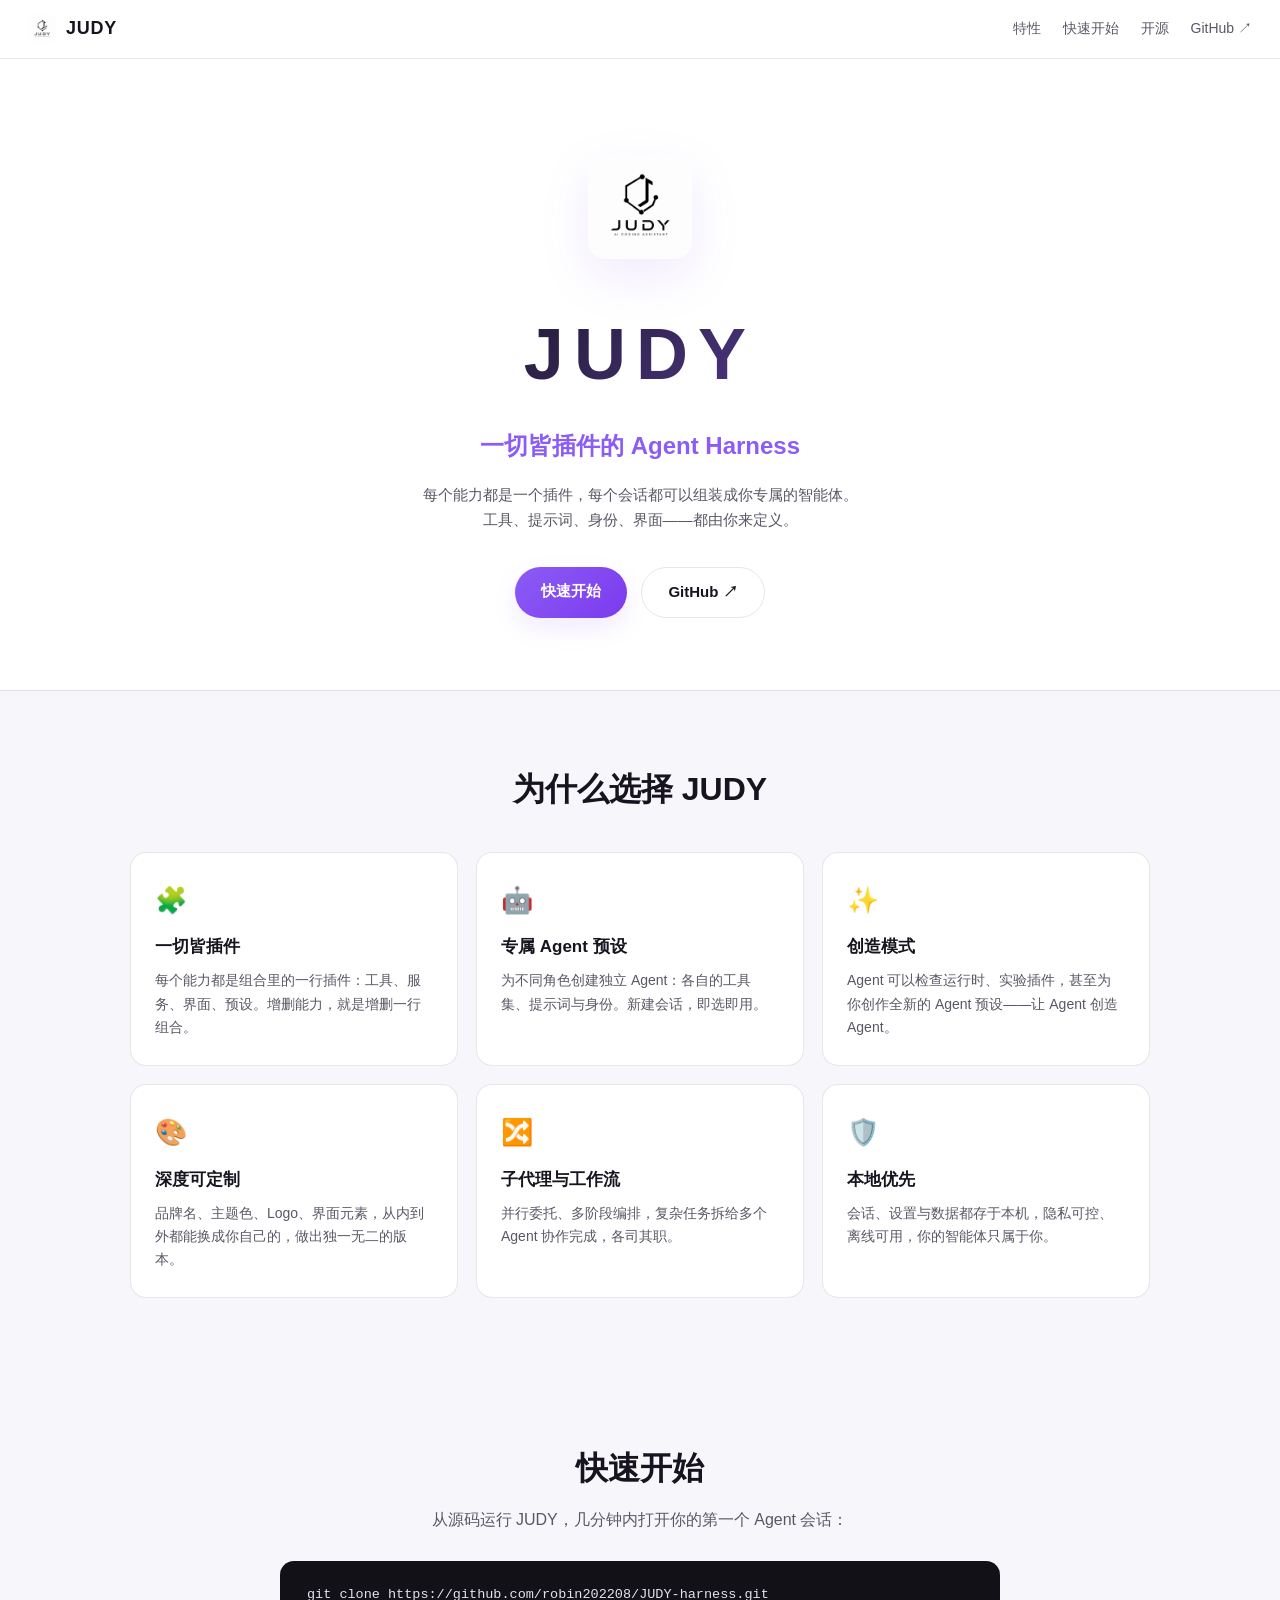
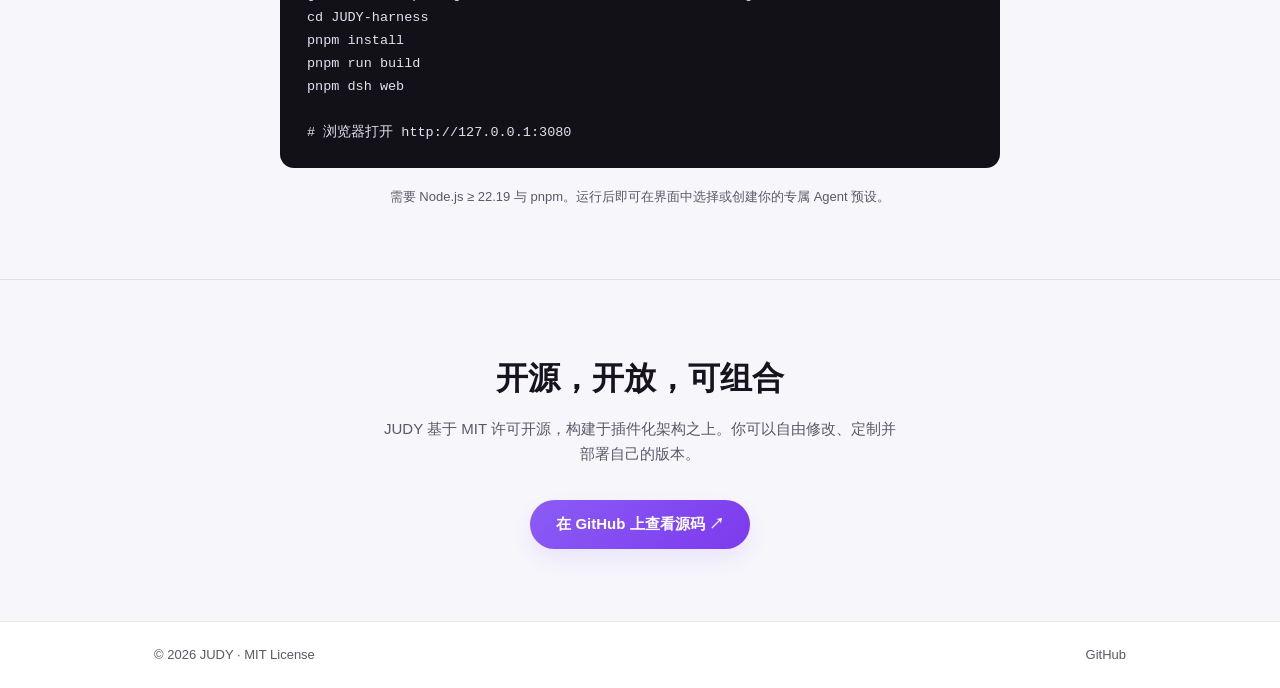
==== index.html @ 929907bf "init: JUDY official website landing page" ====
<!doctype html>
<html lang="zh-CN">
<head>
  <meta charset="utf-8" />
  <meta name="viewport" content="width=device-width, initial-scale=1" />
  <title>JUDY — 一切皆插件的 Agent Harness</title>
  <meta name="description" content="JUDY：基于插件架构的智能体平台。一切皆插件，每个会话都可以组装成你专属的 Agent。" />
  <link rel="icon" type="image/png" href="logo.png" />
  <link rel="stylesheet" href="style.css" />
</head>
<body>
  <header class="nav">
    <a class="brand" href="#top">
      <img src="logo.png" alt="JUDY logo" width="28" height="28" />
      <span>JUDY</span>
    </a>
    <nav class="links">
      <a href="#features">特性</a>
      <a href="#quickstart">快速开始</a>
      <a href="#open">开源</a>
      <a href="https://github.com/robin202208/JUDY-harness" target="_blank" rel="noopener">GitHub ↗</a>
    </nav>
  </header>

  <main id="top">
    <!-- Hero -->
    <section class="hero">
      <img class="hero-logo" src="logo.png" alt="JUDY" width="104" height="104" />
      <h1>JUDY</h1>
      <p class="tagline">一切皆插件的 Agent Harness</p>
      <p class="sub">
        每个能力都是一个插件，每个会话都可以组装成你专属的智能体。<br />
        工具、提示词、身份、界面——都由你来定义。
      </p>
      <div class="cta">
        <a class="btn primary" href="#quickstart">快速开始</a>
        <a class="btn ghost" href="https://github.com/robin202208/JUDY-harness" target="_blank" rel="noopener">GitHub ↗</a>
      </div>
    </section>

    <!-- Features -->
    <section id="features" class="features">
      <h2>为什么选择 JUDY</h2>
      <div class="grid">
        <article class="card">
          <div class="icon">🧩</div>
          <h3>一切皆插件</h3>
          <p>每个能力都是组合里的一行插件：工具、服务、界面、预设。增删能力，就是增删一行组合。</p>
        </article>
        <article class="card">
          <div class="icon">🤖</div>
          <h3>专属 Agent 预设</h3>
          <p>为不同角色创建独立 Agent：各自的工具集、提示词与身份。新建会话，即选即用。</p>
        </article>
        <article class="card">
          <div class="icon">✨</div>
          <h3>创造模式</h3>
          <p>Agent 可以检查运行时、实验插件，甚至为你创作全新的 Agent 预设——让 Agent 创造 Agent。</p>
        </article>
        <article class="card">
          <div class="icon">🎨</div>
          <h3>深度可定制</h3>
          <p>品牌名、主题色、Logo、界面元素，从内到外都能换成你自己的，做出独一无二的版本。</p>
        </article>
        <article class="card">
          <div class="icon">🔀</div>
          <h3>子代理与工作流</h3>
          <p>并行委托、多阶段编排，复杂任务拆给多个 Agent 协作完成，各司其职。</p>
        </article>
        <article class="card">
          <div class="icon">🛡️</div>
          <h3>本地优先</h3>
          <p>会话、设置与数据都存于本机，隐私可控、离线可用，你的智能体只属于你。</p>
        </article>
      </div>
    </section>

    <!-- Quick start -->
    <section id="quickstart" class="quickstart">
      <h2>快速开始</h2>
      <p class="lead">从源码运行 JUDY，几分钟内打开你的第一个 Agent 会话：</p>
      <pre><code>git clone https://github.com/robin202208/JUDY-harness.git
cd JUDY-harness
pnpm install
pnpm run build
pnpm dsh web

# 浏览器打开 http://127.0.0.1:3080</code></pre>
      <p class="hint">需要 Node.js ≥ 22.19 与 pnpm。运行后即可在界面中选择或创建你的专属 Agent 预设。</p>
    </section>

    <!-- Open source -->
    <section id="open" class="open">
      <h2>开源，开放，可组合</h2>
      <p>
        JUDY 基于 MIT 许可开源，构建于插件化架构之上。你可以自由修改、定制并部署自己的版本。
      </p>
      <div class="cta">
        <a class="btn primary" href="https://github.com/robin202208/JUDY-harness" target="_blank" rel="noopener">在 GitHub 上查看源码 ↗</a>
      </div>
    </section>
  </main>

  <footer class="footer">
    <div class="inner">
      <span>© 2026 JUDY · MIT License</span>
      <a href="https://github.com/robin202208/JUDY-harness" target="_blank" rel="noopener">GitHub</a>
    </div>
  </footer>
</body>
</html>
---- style.css ----
/* JUDY 官网 — violet 主题 */

:root {
  --accent: #8b5cf6;
  --accent-strong: #7c3aed;
  --accent-soft: rgba(139, 92, 246, 0.12);
  --bg: #ffffff;
  --bg-alt: #f7f7fb;
  --text: #17141f;
  --text-dim: #5b5766;
  --border: rgba(23, 20, 31, 0.1);
  --card-bg: #ffffff;
  --shadow: 0 10px 30px rgba(23, 20, 31, 0.08);
  --code-bg: #131118;
  --code-text: #e4e0f0;
}

@media (prefers-color-scheme: dark) {
  :root {
    --bg: #0c0b12;
    --bg-alt: #12101a;
    --text: #eeeaf8;
    --text-dim: #9a94ac;
    --border: rgba(238, 234, 248, 0.12);
    --card-bg: #14121d;
    --shadow: 0 10px 30px rgba(0, 0, 0, 0.4);
  }
}

* { box-sizing: border-box; margin: 0; padding: 0; }

html { scroll-behavior: smooth; }

body {
  font-family: -apple-system, BlinkMacSystemFont, "Segoe UI", "PingFang SC",
    "Hiragino Sans GB", "Microsoft YaHei", sans-serif;
  background: var(--bg);
  color: var(--text);
  line-height: 1.65;
  -webkit-font-smoothing: antialiased;
}

a { color: inherit; text-decoration: none; }

/* ── 导航 ─────────────────────────────── */
.nav {
  position: sticky;
  top: 0;
  z-index: 10;
  display: flex;
  align-items: center;
  justify-content: space-between;
  padding: 14px 28px;
  background: color-mix(in srgb, var(--bg) 82%, transparent);
  backdrop-filter: blur(12px);
  border-bottom: 1px solid var(--border);
}
.brand {
  display: flex;
  align-items: center;
  gap: 10px;
  font-weight: 700;
  font-size: 18px;
  letter-spacing: 0.04em;
}
.brand img { border-radius: 6px; }
.links { display: flex; gap: 22px; }
.links a { color: var(--text-dim); font-size: 14px; transition: color 0.15s; }
.links a:hover { color: var(--accent); }

/* ── Hero ─────────────────────────────── */
.hero {
  position: relative;
  text-align: center;
  padding: 96px 24px 72px;
  overflow: hidden;
}
.hero::before {
  content: "";
  position: absolute;
  inset: -40% -20% auto;
  height: 560px;
  background:
    radial-gradient(ellipse 60% 55% at 50% 0%, var(--accent-soft), transparent 70%);
  pointer-events: none;
}
.hero-logo {
  border-radius: 18px;
  box-shadow: 0 18px 50px var(--accent-soft);
}
.hero h1 {
  margin-top: 28px;
  font-size: clamp(44px, 8vw, 72px);
  letter-spacing: 0.14em;
  font-weight: 800;
  background: linear-gradient(135deg, var(--text) 30%, var(--accent) 100%);
  -webkit-background-clip: text;
  background-clip: text;
  color: transparent;
}
.tagline {
  margin-top: 12px;
  font-size: clamp(18px, 3vw, 24px);
  font-weight: 600;
  color: var(--accent);
}
.sub {
  margin: 18px auto 0;
  max-width: 560px;
  color: var(--text-dim);
  font-size: 15px;
}
.cta {
  margin-top: 34px;
  display: flex;
  gap: 14px;
  justify-content: center;
  flex-wrap: wrap;
}

.btn {
  display: inline-block;
  padding: 12px 26px;
  border-radius: 999px;
  font-size: 15px;
  font-weight: 600;
  transition: transform 0.15s, box-shadow 0.15s, background 0.15s;
}
.btn:hover { transform: translateY(-2px); }
.btn.primary {
  background: linear-gradient(135deg, var(--accent), var(--accent-strong));
  color: #fff;
  box-shadow: 0 10px 24px var(--accent-soft);
}
.btn.primary:hover { box-shadow: 0 14px 30px var(--accent-soft); }
.btn.ghost {
  border: 1px solid var(--border);
  color: var(--text);
}
.btn.ghost:hover { border-color: var(--accent); color: var(--accent); }

/* ── 分区通用 ─────────────────────────── */
section { padding: 72px 24px; }
section h2 {
  text-align: center;
  font-size: clamp(24px, 4vw, 32px);
  margin-bottom: 12px;
}
.features, .quickstart, .open { background: var(--bg-alt); }
.features { border-top: 1px solid var(--border); }

/* ── 特性卡片 ─────────────────────────── */
.grid {
  max-width: 1020px;
  margin: 36px auto 0;
  display: grid;
  grid-template-columns: repeat(auto-fit, minmax(280px, 1fr));
  gap: 18px;
}
.card {
  background: var(--card-bg);
  border: 1px solid var(--border);
  border-radius: 16px;
  padding: 26px 24px;
  transition: transform 0.15s, box-shadow 0.15s, border-color 0.15s;
}
.card:hover {
  transform: translateY(-4px);
  box-shadow: var(--shadow);
  border-color: var(--accent);
}
.card .icon { font-size: 26px; }
.card h3 { margin: 12px 0 8px; font-size: 17px; }
.card p { color: var(--text-dim); font-size: 14px; }

/* ── 快速开始 ─────────────────────────── */
.quickstart .lead { text-align: center; color: var(--text-dim); margin-top: 8px; }
.quickstart pre {
  max-width: 720px;
  margin: 28px auto 0;
  background: var(--code-bg);
  color: var(--code-text);
  border-radius: 14px;
  padding: 22px 26px;
  overflow-x: auto;
  font-size: 13.5px;
  line-height: 1.7;
  border: 1px solid var(--border);
}
.quickstart code { font-family: "SF Mono", "JetBrains Mono", Menlo, Consolas, monospace; }
.hint { text-align: center; color: var(--text-dim); font-size: 13px; margin-top: 18px; }

/* ── 开源 ─────────────────────────────── */
.open { text-align: center; border-top: 1px solid var(--border); }
.open p { max-width: 520px; margin: 8px auto 0; color: var(--text-dim); font-size: 15px; }

/* ── 页脚 ─────────────────────────────── */
.footer { border-top: 1px solid var(--border); }
.footer .inner {
  max-width: 1020px;
  margin: 0 auto;
  padding: 22px 24px;
  display: flex;
  justify-content: space-between;
  gap: 12px;
  flex-wrap: wrap;
  color: var(--text-dim);
  font-size: 13px;
}
.footer a:hover { color: var(--accent); }

/* ── 响应式 ───────────────────────────── */
@media (max-width: 560px) {
  .nav { padding: 12px 16px; }
  .links { gap: 14px; }
  .links a { font-size: 13px; }
  .hero { padding: 64px 16px 56px; }
  section { padding: 56px 16px; }
}
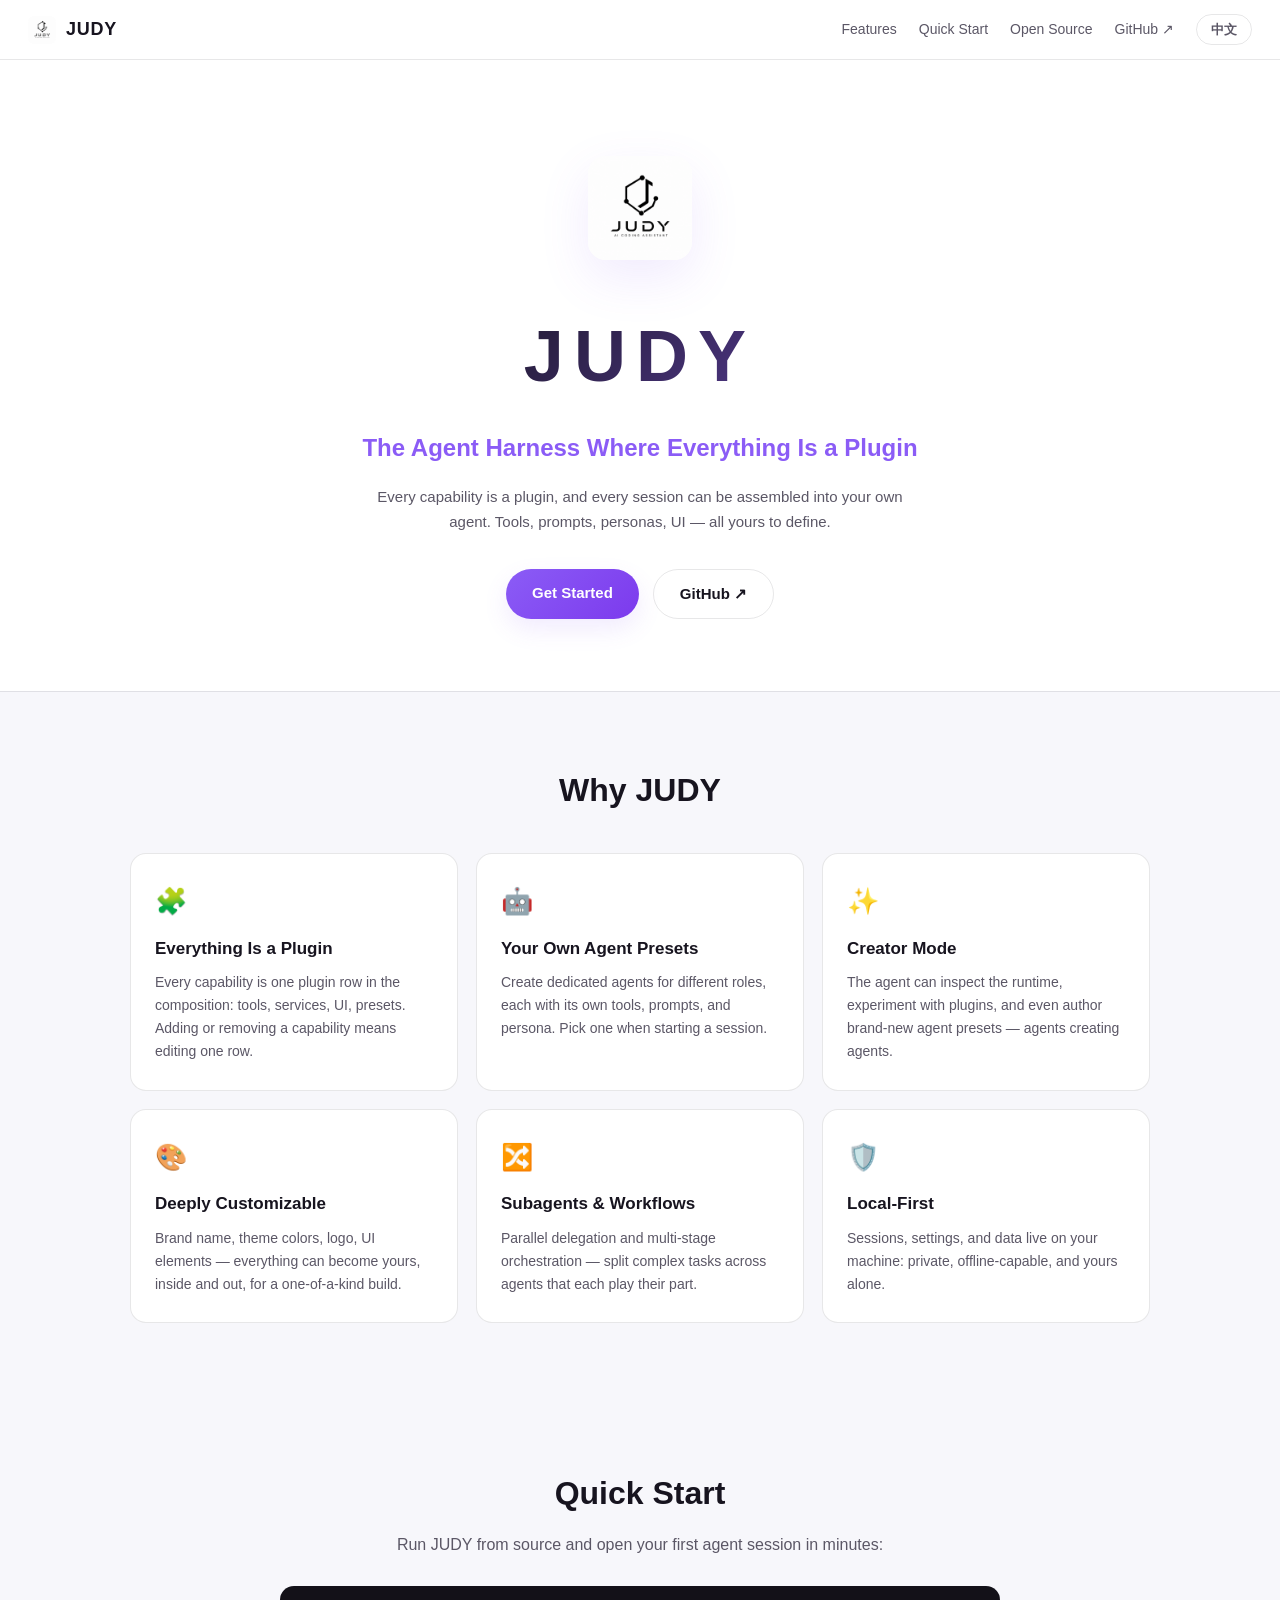
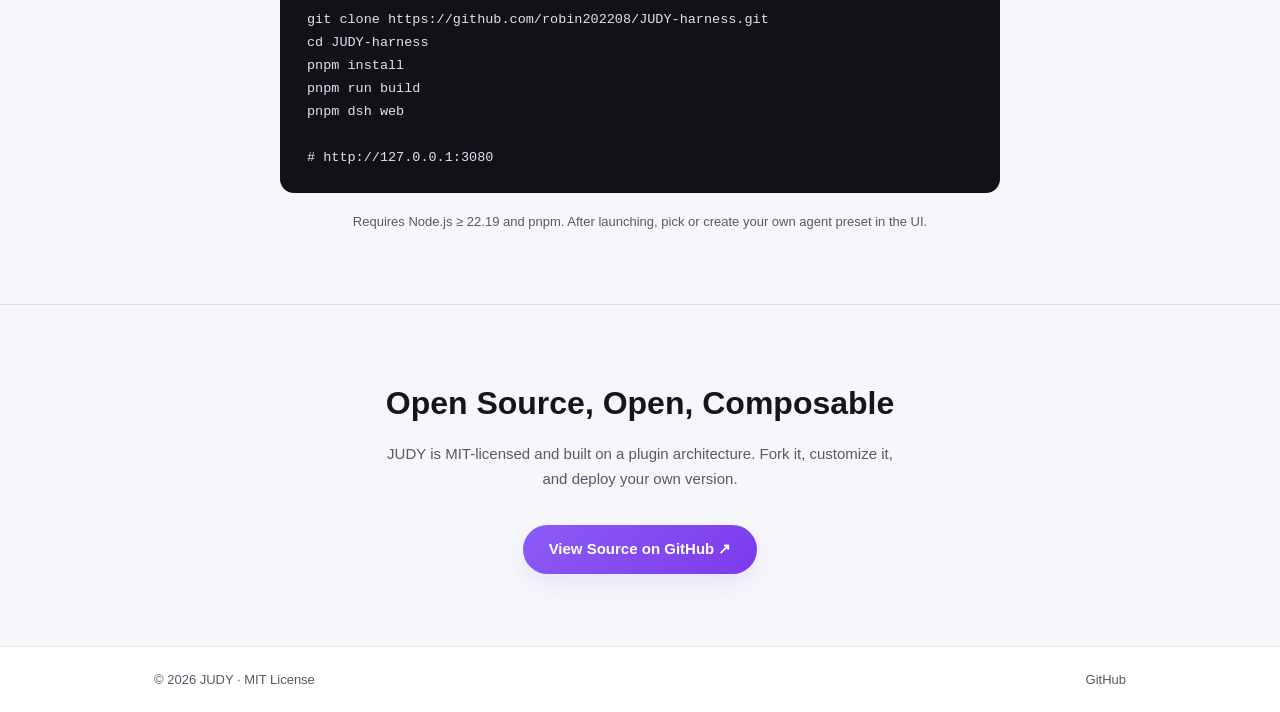
==== commit 78f0914d: "feat: bilingual (zh/en) with language switcher" ====
--- a/index.html
+++ b/index.html
@@ -3,8 +3,8 @@
 <head>
   <meta charset="utf-8" />
   <meta name="viewport" content="width=device-width, initial-scale=1" />
-  <title>JUDY — 一切皆插件的 Agent Harness</title>
-  <meta name="description" content="JUDY：基于插件架构的智能体平台。一切皆插件，每个会话都可以组装成你专属的 Agent。" />
+  <title id="pageTitle">JUDY — 一切皆插件的 Agent Harness</title>
+  <meta name="description" id="pageDesc" content="JUDY：基于插件架构的智能体平台。一切皆插件，每个会话都可以组装成你专属的 Agent。" />
   <link rel="icon" type="image/png" href="logo.png" />
   <link rel="stylesheet" href="style.css" />
 </head>
@@ -15,10 +15,11 @@
       <span>JUDY</span>
     </a>
     <nav class="links">
-      <a href="#features">特性</a>
-      <a href="#quickstart">快速开始</a>
-      <a href="#open">开源</a>
+      <a href="#features" data-i18n="nav.features">特性</a>
+      <a href="#quickstart" data-i18n="nav.quickstart">快速开始</a>
+      <a href="#open" data-i18n="nav.open">开源</a>
       <a href="https://github.com/robin202208/JUDY-harness" target="_blank" rel="noopener">GitHub ↗</a>
+      <button class="lang-switch" id="langSwitch" type="button">EN</button>
     </nav>
   </header>
 
@@ -27,76 +28,76 @@
     <section class="hero">
       <img class="hero-logo" src="logo.png" alt="JUDY" width="104" height="104" />
       <h1>JUDY</h1>
-      <p class="tagline">一切皆插件的 Agent Harness</p>
-      <p class="sub">
+      <p class="tagline" data-i18n="hero.tagline">一切皆插件的 Agent Harness</p>
+      <p class="sub" data-i18n="hero.sub">
         每个能力都是一个插件，每个会话都可以组装成你专属的智能体。<br />
         工具、提示词、身份、界面——都由你来定义。
       </p>
       <div class="cta">
-        <a class="btn primary" href="#quickstart">快速开始</a>
-        <a class="btn ghost" href="https://github.com/robin202208/JUDY-harness" target="_blank" rel="noopener">GitHub ↗</a>
+        <a class="btn primary" href="#quickstart" data-i18n="hero.cta1">快速开始</a>
+        <a class="btn ghost" href="https://github.com/robin202208/JUDY-harness" target="_blank" rel="noopener" data-i18n="hero.cta2">GitHub ↗</a>
       </div>
     </section>
 
     <!-- Features -->
     <section id="features" class="features">
-      <h2>为什么选择 JUDY</h2>
+      <h2 data-i18n="feat.heading">为什么选择 JUDY</h2>
       <div class="grid">
         <article class="card">
           <div class="icon">🧩</div>
-          <h3>一切皆插件</h3>
-          <p>每个能力都是组合里的一行插件：工具、服务、界面、预设。增删能力，就是增删一行组合。</p>
+          <h3 data-i18n="feat.1.title">一切皆插件</h3>
+          <p data-i18n="feat.1.desc">每个能力都是组合里的一行插件：工具、服务、界面、预设。增删能力，就是增删一行组合。</p>
         </article>
         <article class="card">
           <div class="icon">🤖</div>
-          <h3>专属 Agent 预设</h3>
-          <p>为不同角色创建独立 Agent：各自的工具集、提示词与身份。新建会话，即选即用。</p>
+          <h3 data-i18n="feat.2.title">专属 Agent 预设</h3>
+          <p data-i18n="feat.2.desc">为不同角色创建独立 Agent：各自的工具集、提示词与身份。新建会话，即选即用。</p>
         </article>
         <article class="card">
           <div class="icon">✨</div>
-          <h3>创造模式</h3>
-          <p>Agent 可以检查运行时、实验插件，甚至为你创作全新的 Agent 预设——让 Agent 创造 Agent。</p>
+          <h3 data-i18n="feat.3.title">创造模式</h3>
+          <p data-i18n="feat.3.desc">Agent 可以检查运行时、实验插件，甚至为你创作全新的 Agent 预设——让 Agent 创造 Agent。</p>
         </article>
         <article class="card">
           <div class="icon">🎨</div>
-          <h3>深度可定制</h3>
-          <p>品牌名、主题色、Logo、界面元素，从内到外都能换成你自己的，做出独一无二的版本。</p>
+          <h3 data-i18n="feat.4.title">深度可定制</h3>
+          <p data-i18n="feat.4.desc">品牌名、主题色、Logo、界面元素，从内到外都能换成你自己的，做出独一无二的版本。</p>
         </article>
         <article class="card">
           <div class="icon">🔀</div>
-          <h3>子代理与工作流</h3>
-          <p>并行委托、多阶段编排，复杂任务拆给多个 Agent 协作完成，各司其职。</p>
+          <h3 data-i18n="feat.5.title">子代理与工作流</h3>
+          <p data-i18n="feat.5.desc">并行委托、多阶段编排，复杂任务拆给多个 Agent 协作完成，各司其职。</p>
         </article>
         <article class="card">
           <div class="icon">🛡️</div>
-          <h3>本地优先</h3>
-          <p>会话、设置与数据都存于本机，隐私可控、离线可用，你的智能体只属于你。</p>
+          <h3 data-i18n="feat.6.title">本地优先</h3>
+          <p data-i18n="feat.6.desc">会话、设置与数据都存于本机，隐私可控、离线可用，你的智能体只属于你。</p>
         </article>
       </div>
     </section>
 
     <!-- Quick start -->
     <section id="quickstart" class="quickstart">
-      <h2>快速开始</h2>
-      <p class="lead">从源码运行 JUDY，几分钟内打开你的第一个 Agent 会话：</p>
+      <h2 data-i18n="quick.heading">快速开始</h2>
+      <p class="lead" data-i18n="quick.lead">从源码运行 JUDY，几分钟内打开你的第一个 Agent 会话：</p>
       <pre><code>git clone https://github.com/robin202208/JUDY-harness.git
 cd JUDY-harness
 pnpm install
 pnpm run build
 pnpm dsh web
 
-# 浏览器打开 http://127.0.0.1:3080</code></pre>
-      <p class="hint">需要 Node.js ≥ 22.19 与 pnpm。运行后即可在界面中选择或创建你的专属 Agent 预设。</p>
+# http://127.0.0.1:3080</code></pre>
+      <p class="hint" data-i18n="quick.hint">需要 Node.js ≥ 22.19 与 pnpm。运行后即可在界面中选择或创建你的专属 Agent 预设。</p>
     </section>
 
     <!-- Open source -->
     <section id="open" class="open">
-      <h2>开源，开放，可组合</h2>
-      <p>
+      <h2 data-i18n="open.heading">开源，开放，可组合</h2>
+      <p data-i18n="open.text">
         JUDY 基于 MIT 许可开源，构建于插件化架构之上。你可以自由修改、定制并部署自己的版本。
       </p>
       <div class="cta">
-        <a class="btn primary" href="https://github.com/robin202208/JUDY-harness" target="_blank" rel="noopener">在 GitHub 上查看源码 ↗</a>
+        <a class="btn primary" href="https://github.com/robin202208/JUDY-harness" target="_blank" rel="noopener" data-i18n="open.cta">在 GitHub 上查看源码 ↗</a>
       </div>
     </section>
   </main>
@@ -107,5 +108,99 @@
       <a href="https://github.com/robin202208/JUDY-harness" target="_blank" rel="noopener">GitHub</a>
     </div>
   </footer>
+
+  <script>
+    const I18N = {
+      zh: {
+        title: 'JUDY — 一切皆插件的 Agent Harness',
+        desc: 'JUDY：基于插件架构的智能体平台。一切皆插件，每个会话都可以组装成你专属的 Agent。',
+        lang: 'zh-CN',
+        switchLabel: 'EN',
+        'nav.features': '特性',
+        'nav.quickstart': '快速开始',
+        'nav.open': '开源',
+        'hero.tagline': '一切皆插件的 Agent Harness',
+        'hero.sub': '每个能力都是一个插件，每个会话都可以组装成你专属的智能体。\n工具、提示词、身份、界面——都由你来定义。',
+        'hero.cta1': '快速开始',
+        'hero.cta2': 'GitHub ↗',
+        'feat.heading': '为什么选择 JUDY',
+        'feat.1.title': '一切皆插件',
+        'feat.1.desc': '每个能力都是组合里的一行插件：工具、服务、界面、预设。增删能力，就是增删一行组合。',
+        'feat.2.title': '专属 Agent 预设',
+        'feat.2.desc': '为不同角色创建独立 Agent：各自的工具集、提示词与身份。新建会话，即选即用。',
+        'feat.3.title': '创造模式',
+        'feat.3.desc': 'Agent 可以检查运行时、实验插件，甚至为你创作全新的 Agent 预设——让 Agent 创造 Agent。',
+        'feat.4.title': '深度可定制',
+        'feat.4.desc': '品牌名、主题色、Logo、界面元素，从内到外都能换成你自己的，做出独一无二的版本。',
+        'feat.5.title': '子代理与工作流',
+        'feat.5.desc': '并行委托、多阶段编排，复杂任务拆给多个 Agent 协作完成，各司其职。',
+        'feat.6.title': '本地优先',
+        'feat.6.desc': '会话、设置与数据都存于本机，隐私可控、离线可用，你的智能体只属于你。',
+        'quick.heading': '快速开始',
+        'quick.lead': '从源码运行 JUDY，几分钟内打开你的第一个 Agent 会话：',
+        'quick.hint': '需要 Node.js ≥ 22.19 与 pnpm。运行后即可在界面中选择或创建你的专属 Agent 预设。',
+        'open.heading': '开源，开放，可组合',
+        'open.text': 'JUDY 基于 MIT 许可开源，构建于插件化架构之上。你可以自由修改、定制并部署自己的版本。',
+        'open.cta': '在 GitHub 上查看源码 ↗',
+      },
+      en: {
+        title: 'JUDY — The Agent Harness Where Everything Is a Plugin',
+        desc: 'JUDY: a plugin-based agent harness. Everything is a plugin — assemble your own agent for every session.',
+        lang: 'en',
+        switchLabel: '中文',
+        'nav.features': 'Features',
+        'nav.quickstart': 'Quick Start',
+        'nav.open': 'Open Source',
+        'hero.tagline': 'The Agent Harness Where Everything Is a Plugin',
+        'hero.sub': 'Every capability is a plugin, and every session can be assembled into\nyour own agent. Tools, prompts, personas, UI — all yours to define.',
+        'hero.cta1': 'Get Started',
+        'hero.cta2': 'GitHub ↗',
+        'feat.heading': 'Why JUDY',
+        'feat.1.title': 'Everything Is a Plugin',
+        'feat.1.desc': 'Every capability is one plugin row in the composition: tools, services, UI, presets. Adding or removing a capability means editing one row.',
+        'feat.2.title': 'Your Own Agent Presets',
+        'feat.2.desc': 'Create dedicated agents for different roles, each with its own tools, prompts, and persona. Pick one when starting a session.',
+        'feat.3.title': 'Creator Mode',
+        'feat.3.desc': 'The agent can inspect the runtime, experiment with plugins, and even author brand-new agent presets — agents creating agents.',
+        'feat.4.title': 'Deeply Customizable',
+        'feat.4.desc': 'Brand name, theme colors, logo, UI elements — everything can become yours, inside and out, for a one-of-a-kind build.',
+        'feat.5.title': 'Subagents & Workflows',
+        'feat.5.desc': 'Parallel delegation and multi-stage orchestration — split complex tasks across agents that each play their part.',
+        'feat.6.title': 'Local-First',
+        'feat.6.desc': 'Sessions, settings, and data live on your machine: private, offline-capable, and yours alone.',
+        'quick.heading': 'Quick Start',
+        'quick.lead': 'Run JUDY from source and open your first agent session in minutes:',
+        'quick.hint': 'Requires Node.js ≥ 22.19 and pnpm. After launching, pick or create your own agent preset in the UI.',
+        'open.heading': 'Open Source, Open, Composable',
+        'open.text': 'JUDY is MIT-licensed and built on a plugin architecture. Fork it, customize it, and deploy your own version.',
+        'open.cta': 'View Source on GitHub ↗',
+      },
+    }
+
+    const STORAGE_KEY = 'judy-lang'
+    const elements = [...document.querySelectorAll('[data-i18n]')]
+
+    function applyLang(lang) {
+      const dict = I18N[lang] || I18N.zh
+      document.documentElement.lang = dict.lang
+      document.getElementById('pageTitle').textContent = dict.title
+      document.getElementById('pageDesc').setAttribute('content', dict.desc)
+      for (const el of elements) {
+        el.textContent = dict[el.dataset.i18n] ?? el.textContent
+      }
+      document.getElementById('langSwitch').textContent = dict.switchLabel
+      localStorage.setItem(STORAGE_KEY, lang)
+    }
+
+    const initial = localStorage.getItem(STORAGE_KEY)
+      || (navigator.language && navigator.language.toLowerCase().startsWith('zh') ? 'zh' : 'en')
+
+    document.getElementById('langSwitch').addEventListener('click', () => {
+      const next = document.documentElement.lang === 'en' ? 'zh' : 'en'
+      applyLang(next)
+    })
+
+    applyLang(initial)
+  </script>
 </body>
 </html>
--- a/style.css
+++ b/style.css
@@ -64,9 +64,24 @@
   letter-spacing: 0.04em;
 }
 .brand img { border-radius: 6px; }
-.links { display: flex; gap: 22px; }
+.links { display: flex; gap: 22px; align-items: center; }
 .links a { color: var(--text-dim); font-size: 14px; transition: color 0.15s; }
 .links a:hover { color: var(--accent); }
+
+.lang-switch {
+  appearance: none;
+  border: 1px solid var(--border);
+  background: transparent;
+  color: var(--text-dim);
+  font: inherit;
+  font-size: 13px;
+  font-weight: 600;
+  padding: 4px 14px;
+  border-radius: 999px;
+  cursor: pointer;
+  transition: color 0.15s, border-color 0.15s;
+}
+.lang-switch:hover { color: var(--accent); border-color: var(--accent); }
 
 /* ── Hero ─────────────────────────────── */
 .hero {
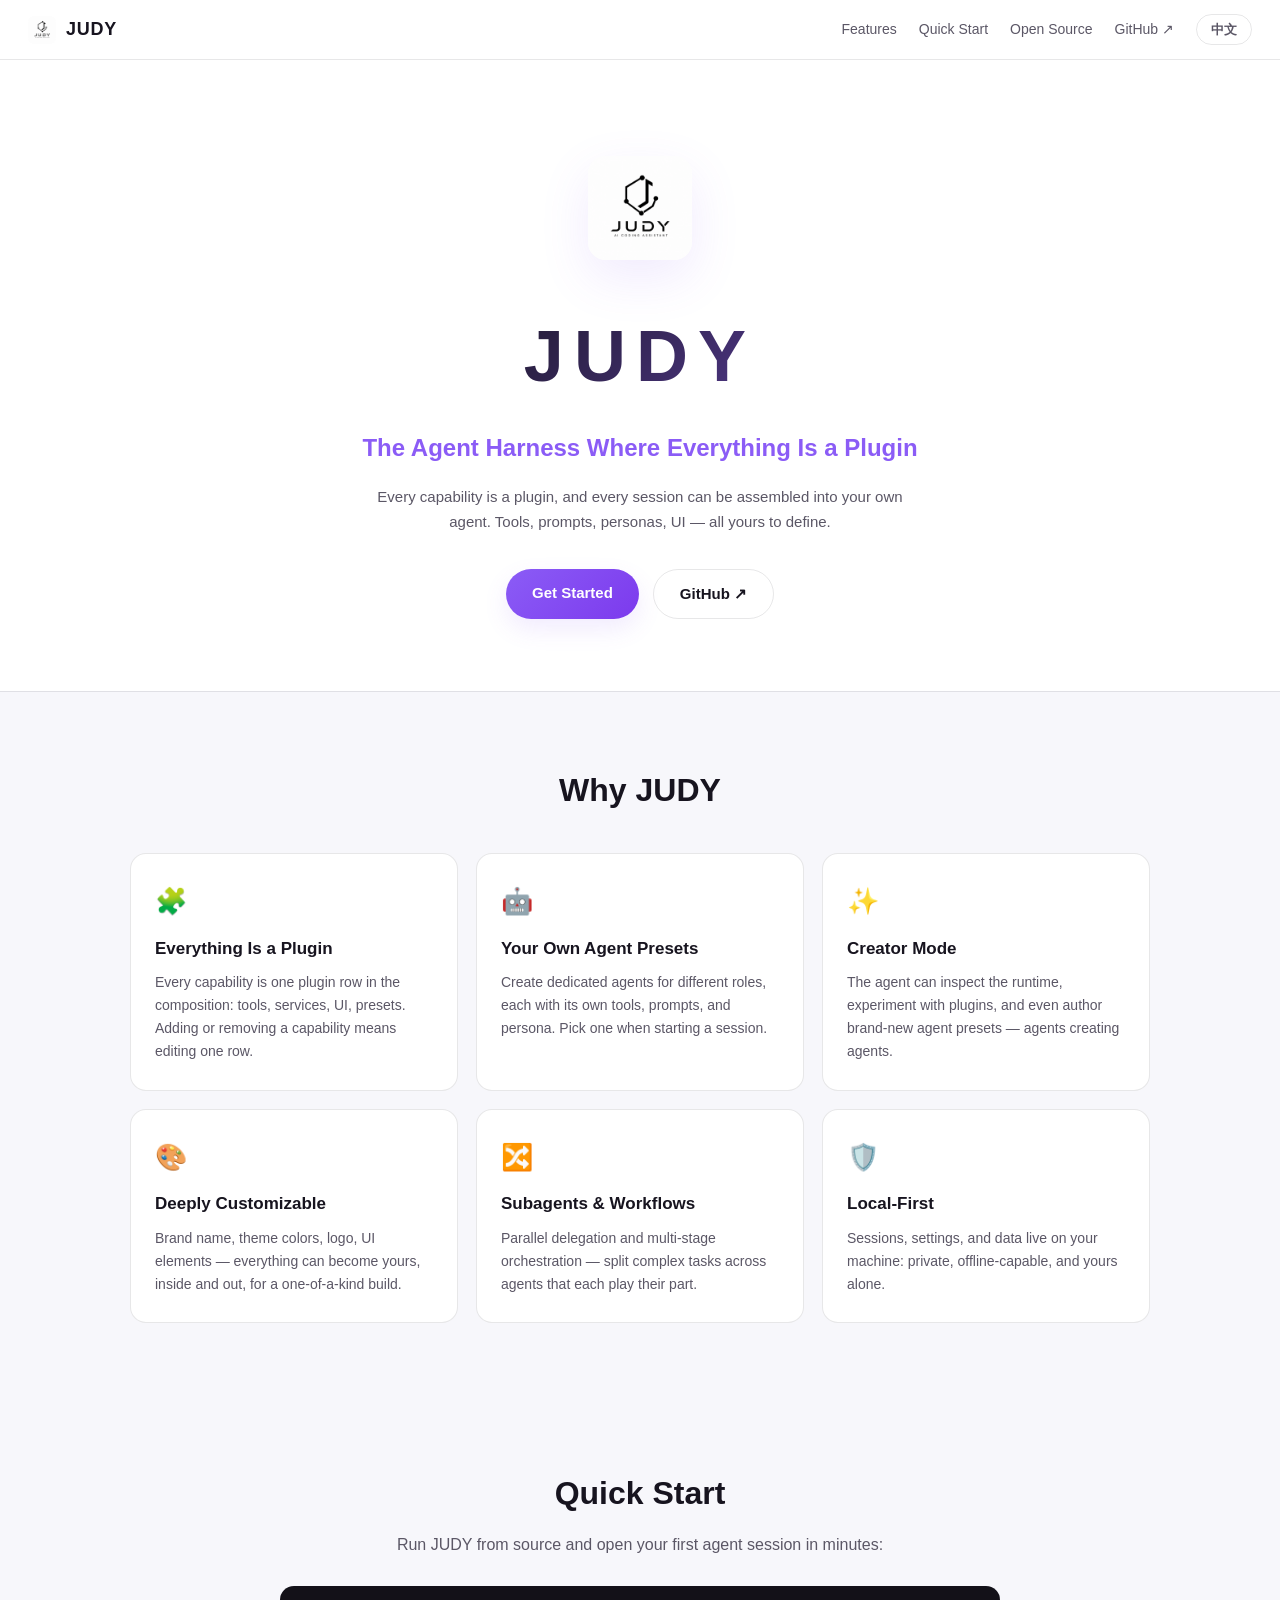
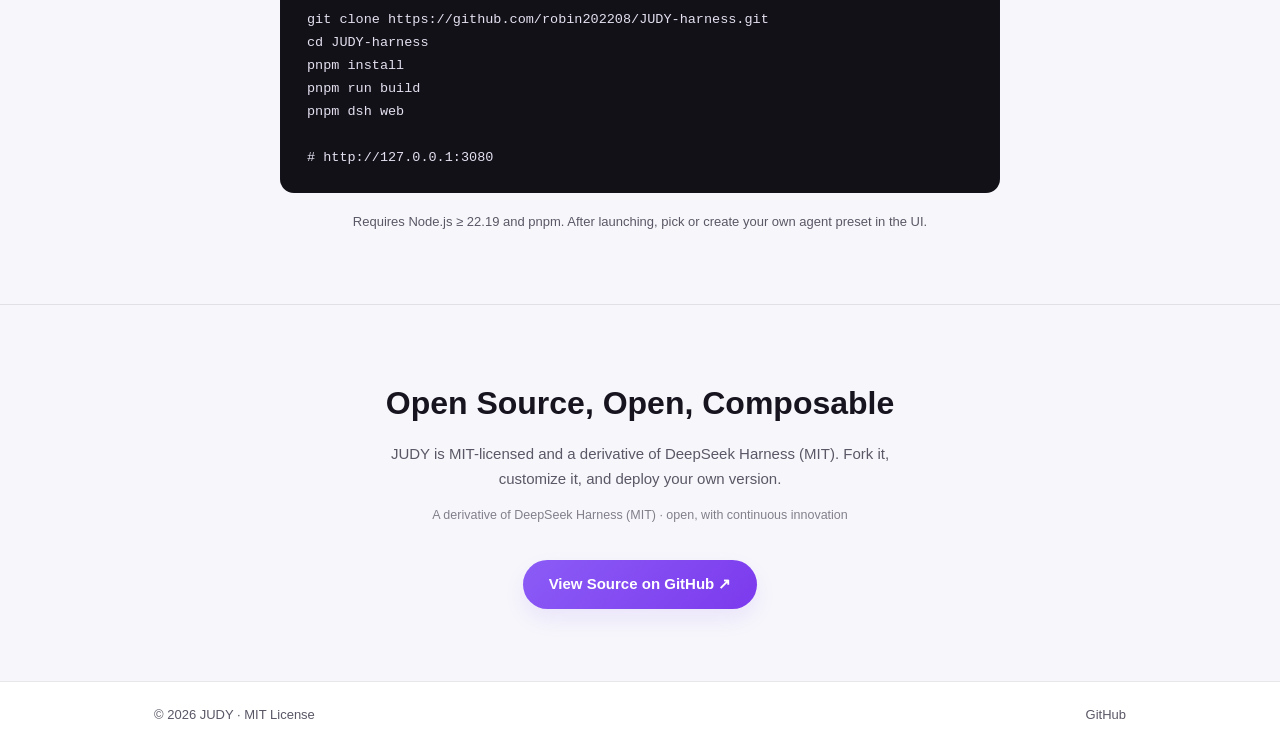
==== commit b8d63327: "chore: add DeepSeek Harness (MIT) attribution to open-source section" ====
--- a/index.html
+++ b/index.html
@@ -94,8 +94,9 @@
     <section id="open" class="open">
       <h2 data-i18n="open.heading">开源，开放，可组合</h2>
       <p data-i18n="open.text">
-        JUDY 基于 MIT 许可开源，构建于插件化架构之上。你可以自由修改、定制并部署自己的版本。
+        JUDY 基于 MIT 许可开源，是 DeepSeek Harness（MIT）的二次开发分支。你可以自由修改、定制并部署自己的版本。
       </p>
+      <p class="attribution" data-i18n="open.attribution">基于 DeepSeek Harness（MIT 协议）二次开发 · 保持开源，持续创新</p>
       <div class="cta">
         <a class="btn primary" href="https://github.com/robin202208/JUDY-harness" target="_blank" rel="noopener" data-i18n="open.cta">在 GitHub 上查看源码 ↗</a>
       </div>
@@ -140,7 +141,8 @@
         'quick.lead': '从源码运行 JUDY，几分钟内打开你的第一个 Agent 会话：',
         'quick.hint': '需要 Node.js ≥ 22.19 与 pnpm。运行后即可在界面中选择或创建你的专属 Agent 预设。',
         'open.heading': '开源，开放，可组合',
-        'open.text': 'JUDY 基于 MIT 许可开源，构建于插件化架构之上。你可以自由修改、定制并部署自己的版本。',
+        'open.text': 'JUDY 基于 MIT 许可开源，是 DeepSeek Harness（MIT）的二次开发分支。你可以自由修改、定制并部署自己的版本。',
+        'open.attribution': '基于 DeepSeek Harness（MIT 协议）二次开发 · 保持开源，持续创新',
         'open.cta': '在 GitHub 上查看源码 ↗',
       },
       en: {
@@ -172,7 +174,8 @@
         'quick.lead': 'Run JUDY from source and open your first agent session in minutes:',
         'quick.hint': 'Requires Node.js ≥ 22.19 and pnpm. After launching, pick or create your own agent preset in the UI.',
         'open.heading': 'Open Source, Open, Composable',
-        'open.text': 'JUDY is MIT-licensed and built on a plugin architecture. Fork it, customize it, and deploy your own version.',
+        'open.text': 'JUDY is MIT-licensed and a derivative of DeepSeek Harness (MIT). Fork it, customize it, and deploy your own version.',
+        'open.attribution': 'A derivative of DeepSeek Harness (MIT) · open, with continuous innovation',
         'open.cta': 'View Source on GitHub ↗',
       },
     }
--- a/style.css
+++ b/style.css
@@ -208,6 +208,7 @@
 /* ── 开源 ─────────────────────────────── */
 .open { text-align: center; border-top: 1px solid var(--border); }
 .open p { max-width: 520px; margin: 8px auto 0; color: var(--text-dim); font-size: 15px; }
+.open .attribution { font-size: 12.5px; opacity: 0.75; margin-top: 14px; }
 
 /* ── 页脚 ─────────────────────────────── */
 .footer { border-top: 1px solid var(--border); }
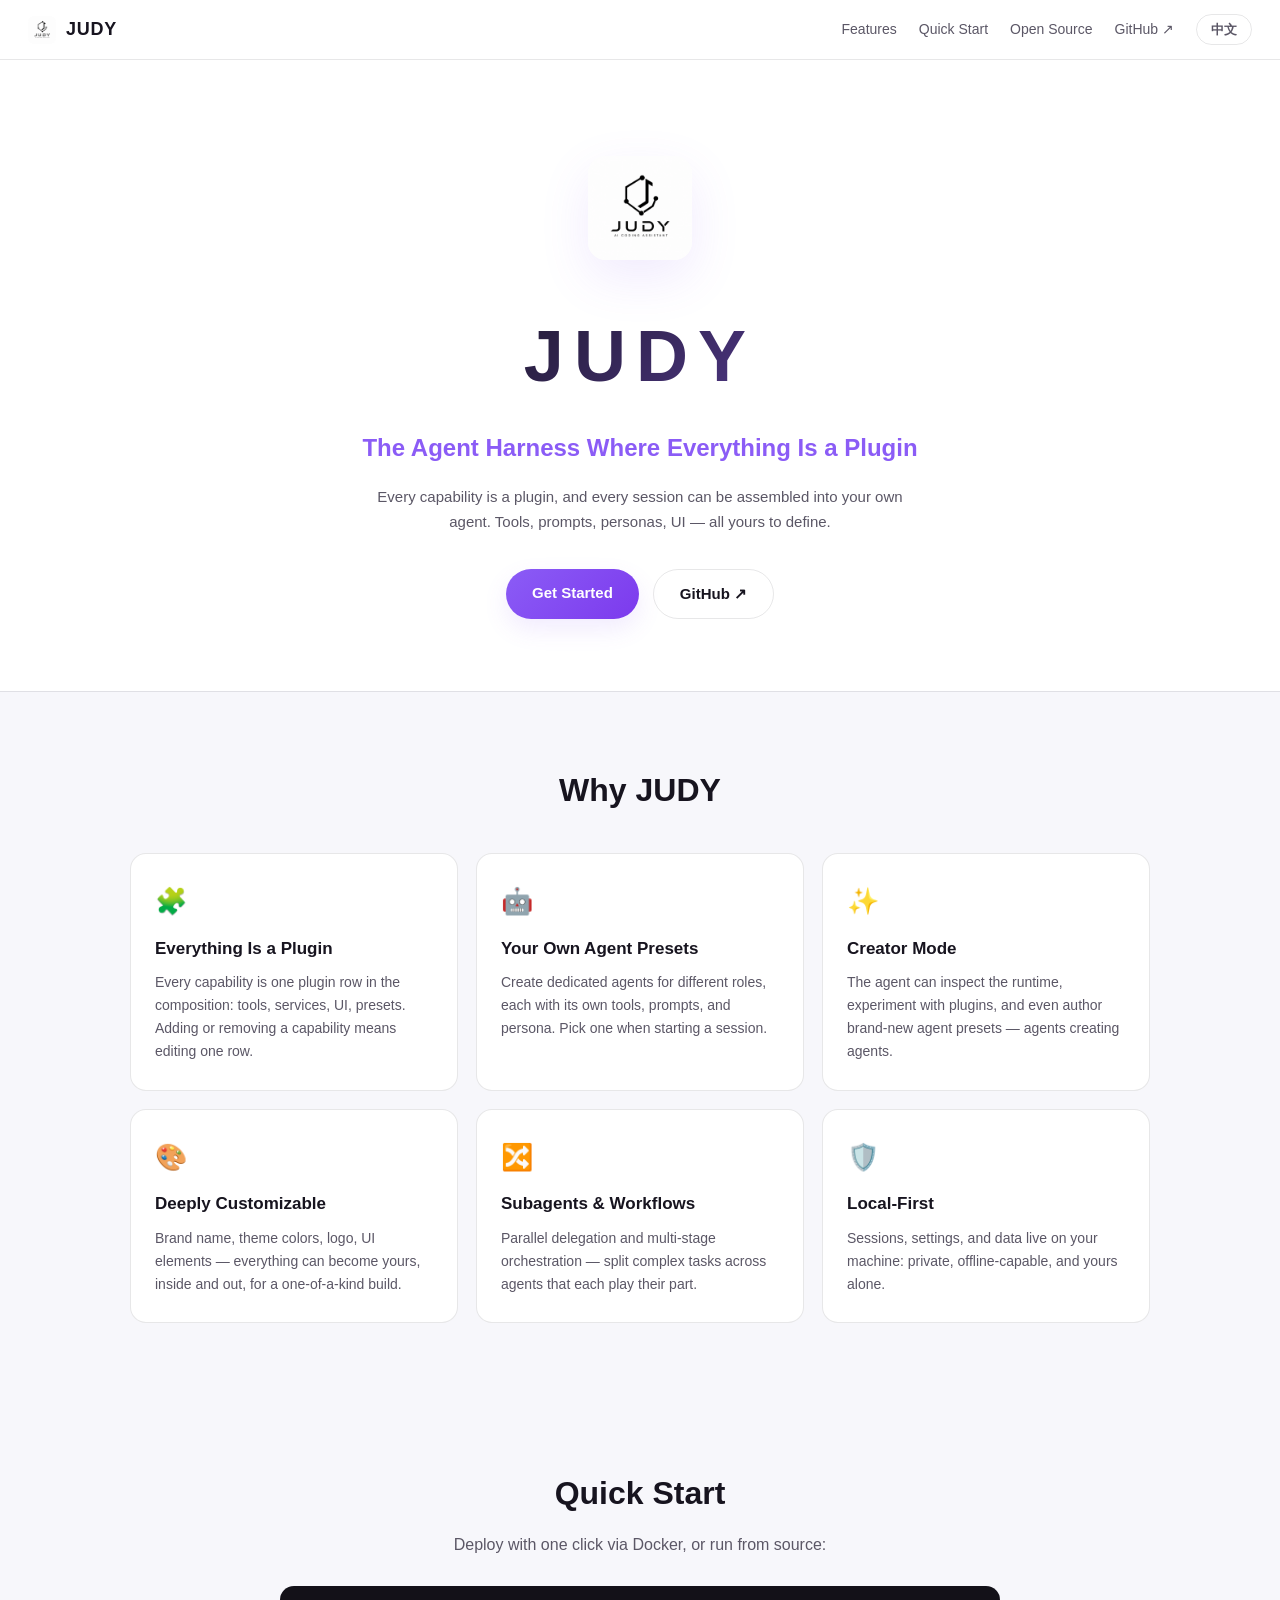
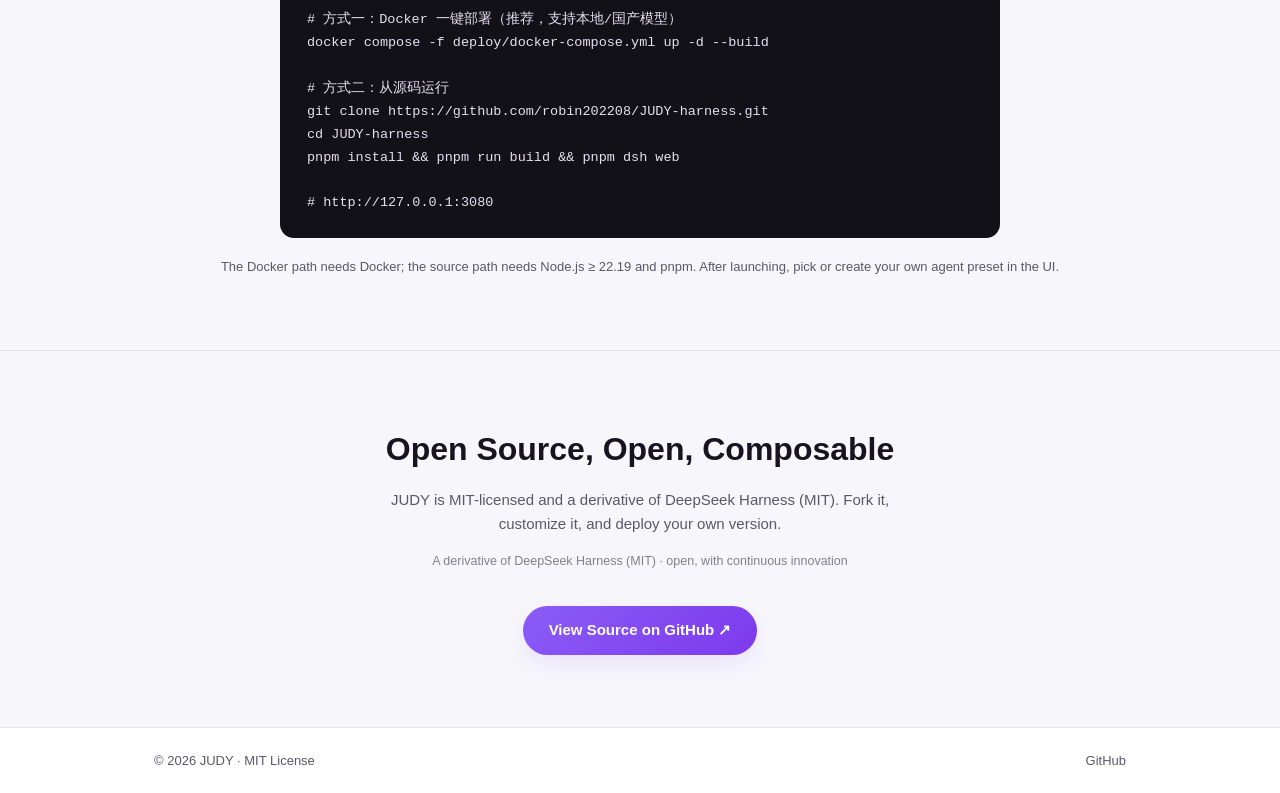
==== commit ff123299: "feat: showcase one-click Docker deployment in quick start" ====
--- a/index.html
+++ b/index.html
@@ -79,15 +79,17 @@
     <!-- Quick start -->
     <section id="quickstart" class="quickstart">
       <h2 data-i18n="quick.heading">快速开始</h2>
-      <p class="lead" data-i18n="quick.lead">从源码运行 JUDY，几分钟内打开你的第一个 Agent 会话：</p>
-      <pre><code>git clone https://github.com/robin202208/JUDY-harness.git
+      <p class="lead" data-i18n="quick.lead">用 Docker 一键部署，或从源码运行：</p>
+      <pre><code># 方式一：Docker 一键部署（推荐，支持本地/国产模型）
+docker compose -f deploy/docker-compose.yml up -d --build
+
+# 方式二：从源码运行
+git clone https://github.com/robin202208/JUDY-harness.git
 cd JUDY-harness
-pnpm install
-pnpm run build
-pnpm dsh web
+pnpm install && pnpm run build && pnpm dsh web
 
 # http://127.0.0.1:3080</code></pre>
-      <p class="hint" data-i18n="quick.hint">需要 Node.js ≥ 22.19 与 pnpm。运行后即可在界面中选择或创建你的专属 Agent 预设。</p>
+      <p class="hint" data-i18n="quick.hint">Docker 方式需要 Docker；源码方式需要 Node.js ≥ 22.19 与 pnpm。运行后即可在界面中选择或创建你的专属 Agent 预设。</p>
     </section>
 
     <!-- Open source -->
@@ -138,8 +140,8 @@
         'feat.6.title': '本地优先',
         'feat.6.desc': '会话、设置与数据都存于本机，隐私可控、离线可用，你的智能体只属于你。',
         'quick.heading': '快速开始',
-        'quick.lead': '从源码运行 JUDY，几分钟内打开你的第一个 Agent 会话：',
-        'quick.hint': '需要 Node.js ≥ 22.19 与 pnpm。运行后即可在界面中选择或创建你的专属 Agent 预设。',
+        'quick.lead': '用 Docker 一键部署，或从源码运行：',
+        'quick.hint': 'Docker 方式需要 Docker；源码方式需要 Node.js ≥ 22.19 与 pnpm。运行后即可在界面中选择或创建你的专属 Agent 预设。',
         'open.heading': '开源，开放，可组合',
         'open.text': 'JUDY 基于 MIT 许可开源，是 DeepSeek Harness（MIT）的二次开发分支。你可以自由修改、定制并部署自己的版本。',
         'open.attribution': '基于 DeepSeek Harness（MIT 协议）二次开发 · 保持开源，持续创新',
@@ -171,8 +173,8 @@
         'feat.6.title': 'Local-First',
         'feat.6.desc': 'Sessions, settings, and data live on your machine: private, offline-capable, and yours alone.',
         'quick.heading': 'Quick Start',
-        'quick.lead': 'Run JUDY from source and open your first agent session in minutes:',
-        'quick.hint': 'Requires Node.js ≥ 22.19 and pnpm. After launching, pick or create your own agent preset in the UI.',
+        'quick.lead': 'Deploy with one click via Docker, or run from source:',
+        'quick.hint': 'The Docker path needs Docker; the source path needs Node.js ≥ 22.19 and pnpm. After launching, pick or create your own agent preset in the UI.',
         'open.heading': 'Open Source, Open, Composable',
         'open.text': 'JUDY is MIT-licensed and a derivative of DeepSeek Harness (MIT). Fork it, customize it, and deploy your own version.',
         'open.attribution': 'A derivative of DeepSeek Harness (MIT) · open, with continuous innovation',
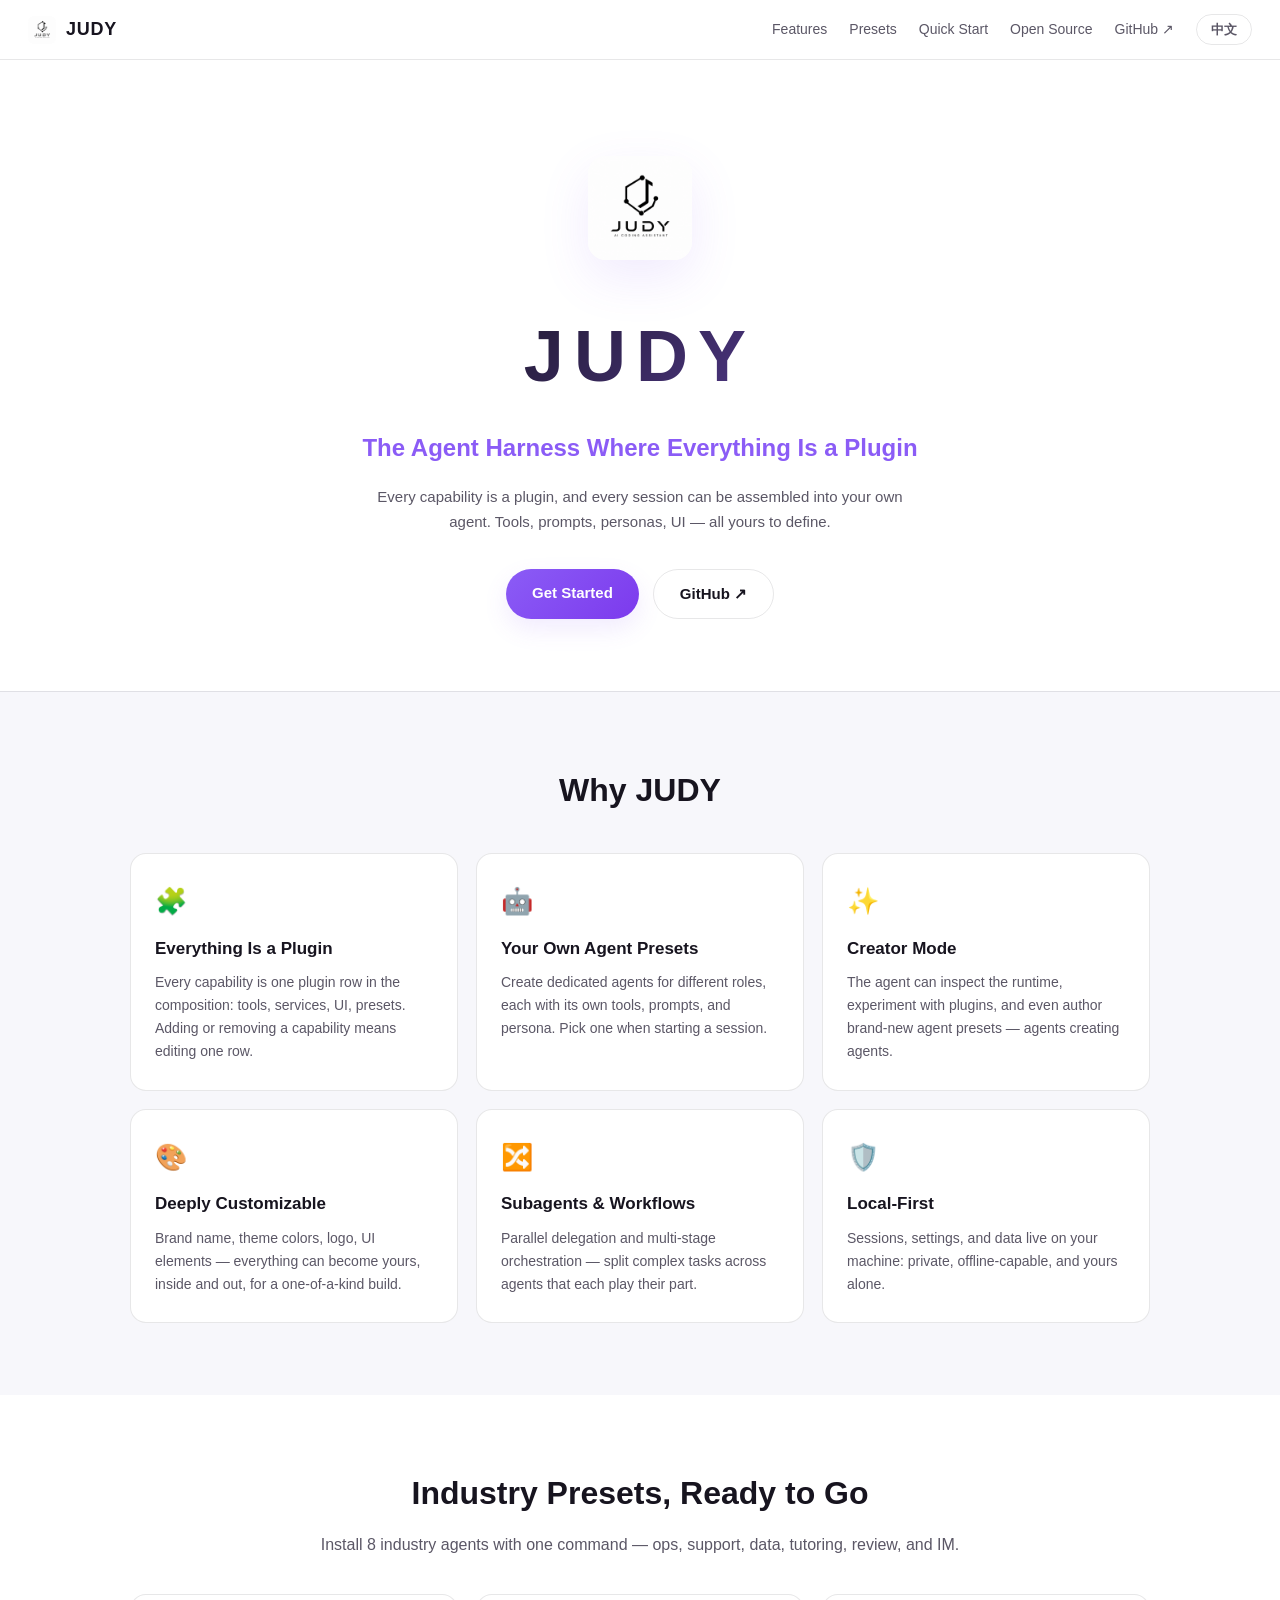
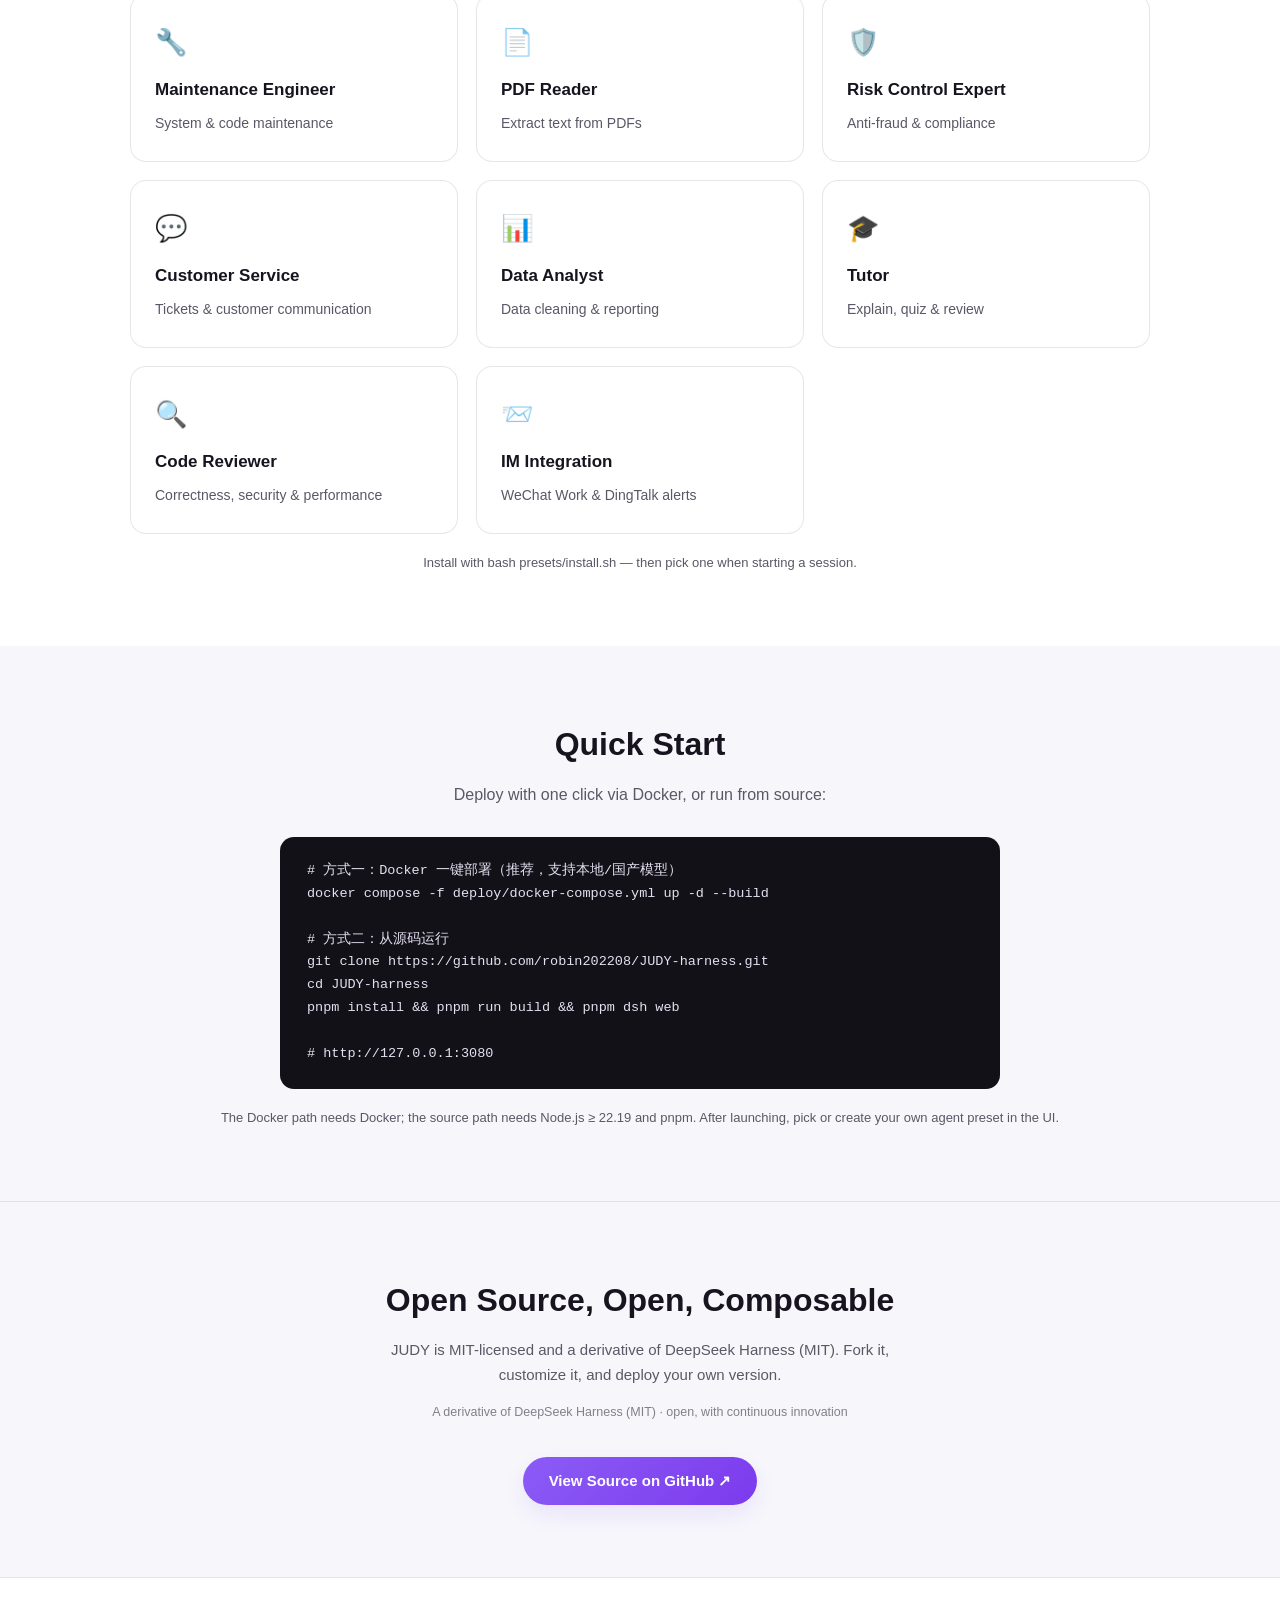
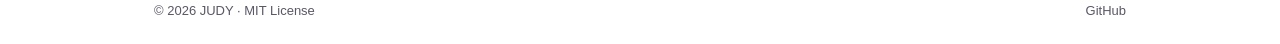
==== commit 2f41f84a: "feat: add industry presets section (8 presets, bilingual)" ====
--- a/index.html
+++ b/index.html
@@ -16,6 +16,7 @@
     </a>
     <nav class="links">
       <a href="#features" data-i18n="nav.features">特性</a>
+      <a href="#presets" data-i18n="nav.presets">行业预设</a>
       <a href="#quickstart" data-i18n="nav.quickstart">快速开始</a>
       <a href="#open" data-i18n="nav.open">开源</a>
       <a href="https://github.com/robin202208/JUDY-harness" target="_blank" rel="noopener">GitHub ↗</a>
@@ -76,6 +77,55 @@
       </div>
     </section>
 
+    <!-- Industry presets -->
+    <section id="presets" class="presets">
+      <h2 data-i18n="presets.heading">开箱即用的行业预设</h2>
+      <p class="lead" data-i18n="presets.lead">一行命令安装 8 个行业 Agent，覆盖运维、客服、数据分析、教学、审查与 IM 接入。</p>
+      <div class="grid">
+        <article class="card">
+          <div class="icon">🔧</div>
+          <h3 data-i18n="presets.1.name">维护工程师</h3>
+          <p data-i18n="presets.1.desc">系统与代码维护</p>
+        </article>
+        <article class="card">
+          <div class="icon">📄</div>
+          <h3 data-i18n="presets.2.name">PDF 阅读器</h3>
+          <p data-i18n="presets.2.desc">提取 PDF 文本内容</p>
+        </article>
+        <article class="card">
+          <div class="icon">🛡️</div>
+          <h3 data-i18n="presets.3.name">企业风控专家</h3>
+          <p data-i18n="presets.3.desc">反欺诈与合规风控</p>
+        </article>
+        <article class="card">
+          <div class="icon">💬</div>
+          <h3 data-i18n="presets.4.name">客服助手</h3>
+          <p data-i18n="presets.4.desc">工单处理与客户沟通</p>
+        </article>
+        <article class="card">
+          <div class="icon">📊</div>
+          <h3 data-i18n="presets.5.name">数据分析师</h3>
+          <p data-i18n="presets.5.desc">数据清洗与报告</p>
+        </article>
+        <article class="card">
+          <div class="icon">🎓</div>
+          <h3 data-i18n="presets.6.name">教学辅导</h3>
+          <p data-i18n="presets.6.desc">讲解、出题与讲评</p>
+        </article>
+        <article class="card">
+          <div class="icon">🔍</div>
+          <h3 data-i18n="presets.7.name">代码审查</h3>
+          <p data-i18n="presets.7.desc">正确性/安全/性能审查</p>
+        </article>
+        <article class="card">
+          <div class="icon">📨</div>
+          <h3 data-i18n="presets.8.name">IM 接入</h3>
+          <p data-i18n="presets.8.desc">企业微信/钉钉消息推送</p>
+        </article>
+      </div>
+      <p class="hint" data-i18n="presets.hint">安装：bash presets/install.sh —— 安装后新建会话即可选用。</p>
+    </section>
+
     <!-- Quick start -->
     <section id="quickstart" class="quickstart">
       <h2 data-i18n="quick.heading">快速开始</h2>
@@ -122,6 +172,7 @@
         'nav.features': '特性',
         'nav.quickstart': '快速开始',
         'nav.open': '开源',
+        'nav.presets': '行业预设',
         'hero.tagline': '一切皆插件的 Agent Harness',
         'hero.sub': '每个能力都是一个插件，每个会话都可以组装成你专属的智能体。\n工具、提示词、身份、界面——都由你来定义。',
         'hero.cta1': '快速开始',
@@ -139,6 +190,25 @@
         'feat.5.desc': '并行委托、多阶段编排，复杂任务拆给多个 Agent 协作完成，各司其职。',
         'feat.6.title': '本地优先',
         'feat.6.desc': '会话、设置与数据都存于本机，隐私可控、离线可用，你的智能体只属于你。',
+        'presets.heading': '开箱即用的行业预设',
+        'presets.lead': '一行命令安装 8 个行业 Agent，覆盖运维、客服、数据分析、教学、审查与 IM 接入。',
+        'presets.1.name': '维护工程师',
+        'presets.1.desc': '系统与代码维护',
+        'presets.2.name': 'PDF 阅读器',
+        'presets.2.desc': '提取 PDF 文本内容',
+        'presets.3.name': '企业风控专家',
+        'presets.3.desc': '反欺诈与合规风控',
+        'presets.4.name': '客服助手',
+        'presets.4.desc': '工单处理与客户沟通',
+        'presets.5.name': '数据分析师',
+        'presets.5.desc': '数据清洗与报告',
+        'presets.6.name': '教学辅导',
+        'presets.6.desc': '讲解、出题与讲评',
+        'presets.7.name': '代码审查',
+        'presets.7.desc': '正确性/安全/性能审查',
+        'presets.8.name': 'IM 接入',
+        'presets.8.desc': '企业微信/钉钉消息推送',
+        'presets.hint': '安装：bash presets/install.sh —— 安装后新建会话即可选用。',
         'quick.heading': '快速开始',
         'quick.lead': '用 Docker 一键部署，或从源码运行：',
         'quick.hint': 'Docker 方式需要 Docker；源码方式需要 Node.js ≥ 22.19 与 pnpm。运行后即可在界面中选择或创建你的专属 Agent 预设。',
@@ -155,6 +225,7 @@
         'nav.features': 'Features',
         'nav.quickstart': 'Quick Start',
         'nav.open': 'Open Source',
+        'nav.presets': 'Presets',
         'hero.tagline': 'The Agent Harness Where Everything Is a Plugin',
         'hero.sub': 'Every capability is a plugin, and every session can be assembled into\nyour own agent. Tools, prompts, personas, UI — all yours to define.',
         'hero.cta1': 'Get Started',
@@ -172,6 +243,25 @@
         'feat.5.desc': 'Parallel delegation and multi-stage orchestration — split complex tasks across agents that each play their part.',
         'feat.6.title': 'Local-First',
         'feat.6.desc': 'Sessions, settings, and data live on your machine: private, offline-capable, and yours alone.',
+        'presets.heading': 'Industry Presets, Ready to Go',
+        'presets.lead': 'Install 8 industry agents with one command — ops, support, data, tutoring, review, and IM.',
+        'presets.1.name': 'Maintenance Engineer',
+        'presets.1.desc': 'System & code maintenance',
+        'presets.2.name': 'PDF Reader',
+        'presets.2.desc': 'Extract text from PDFs',
+        'presets.3.name': 'Risk Control Expert',
+        'presets.3.desc': 'Anti-fraud & compliance',
+        'presets.4.name': 'Customer Service',
+        'presets.4.desc': 'Tickets & customer communication',
+        'presets.5.name': 'Data Analyst',
+        'presets.5.desc': 'Data cleaning & reporting',
+        'presets.6.name': 'Tutor',
+        'presets.6.desc': 'Explain, quiz & review',
+        'presets.7.name': 'Code Reviewer',
+        'presets.7.desc': 'Correctness, security & performance',
+        'presets.8.name': 'IM Integration',
+        'presets.8.desc': 'WeChat Work & DingTalk alerts',
+        'presets.hint': 'Install with bash presets/install.sh — then pick one when starting a session.',
         'quick.heading': 'Quick Start',
         'quick.lead': 'Deploy with one click via Docker, or run from source:',
         'quick.hint': 'The Docker path needs Docker; the source path needs Node.js ≥ 22.19 and pnpm. After launching, pick or create your own agent preset in the UI.',
--- a/style.css
+++ b/style.css
@@ -204,6 +204,7 @@
 }
 .quickstart code { font-family: "SF Mono", "JetBrains Mono", Menlo, Consolas, monospace; }
 .hint { text-align: center; color: var(--text-dim); font-size: 13px; margin-top: 18px; }
+.presets .lead { text-align: center; color: var(--text-dim); margin-top: 8px; }
 
 /* ── 开源 ─────────────────────────────── */
 .open { text-align: center; border-top: 1px solid var(--border); }
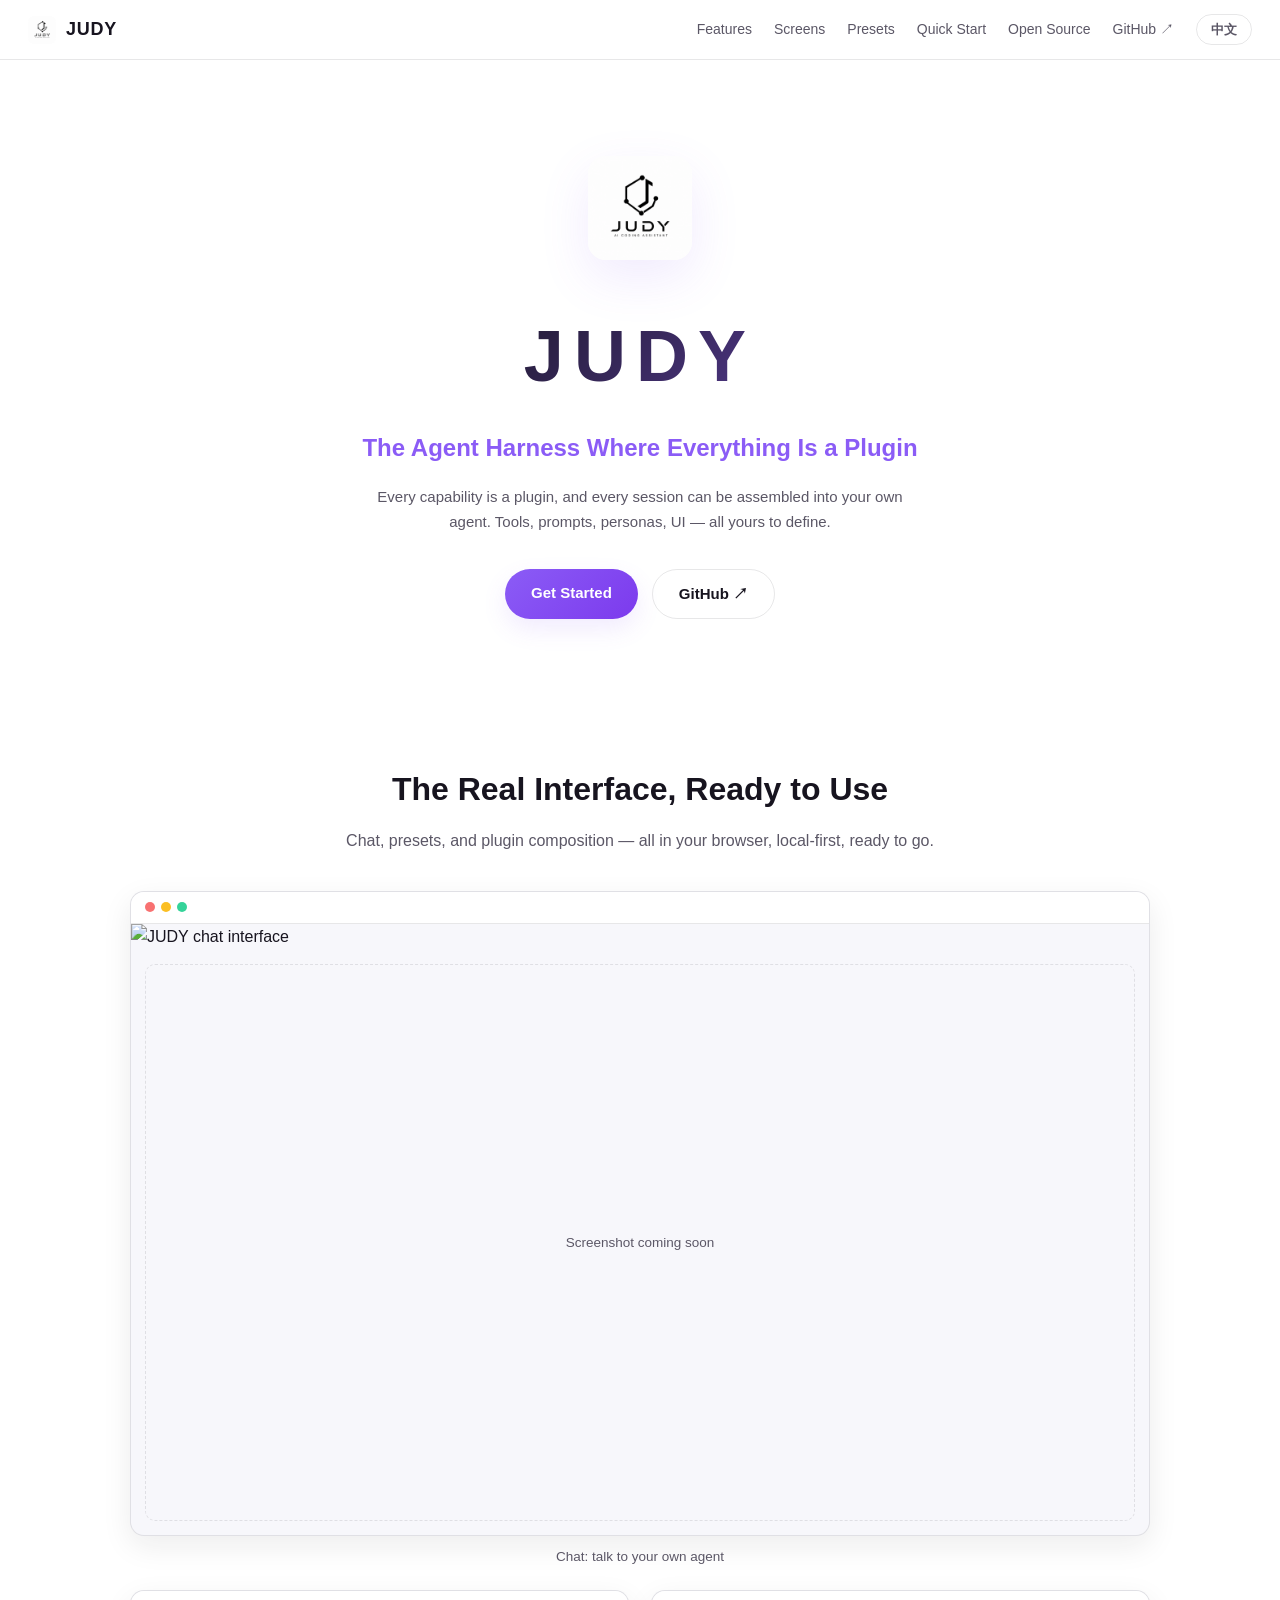
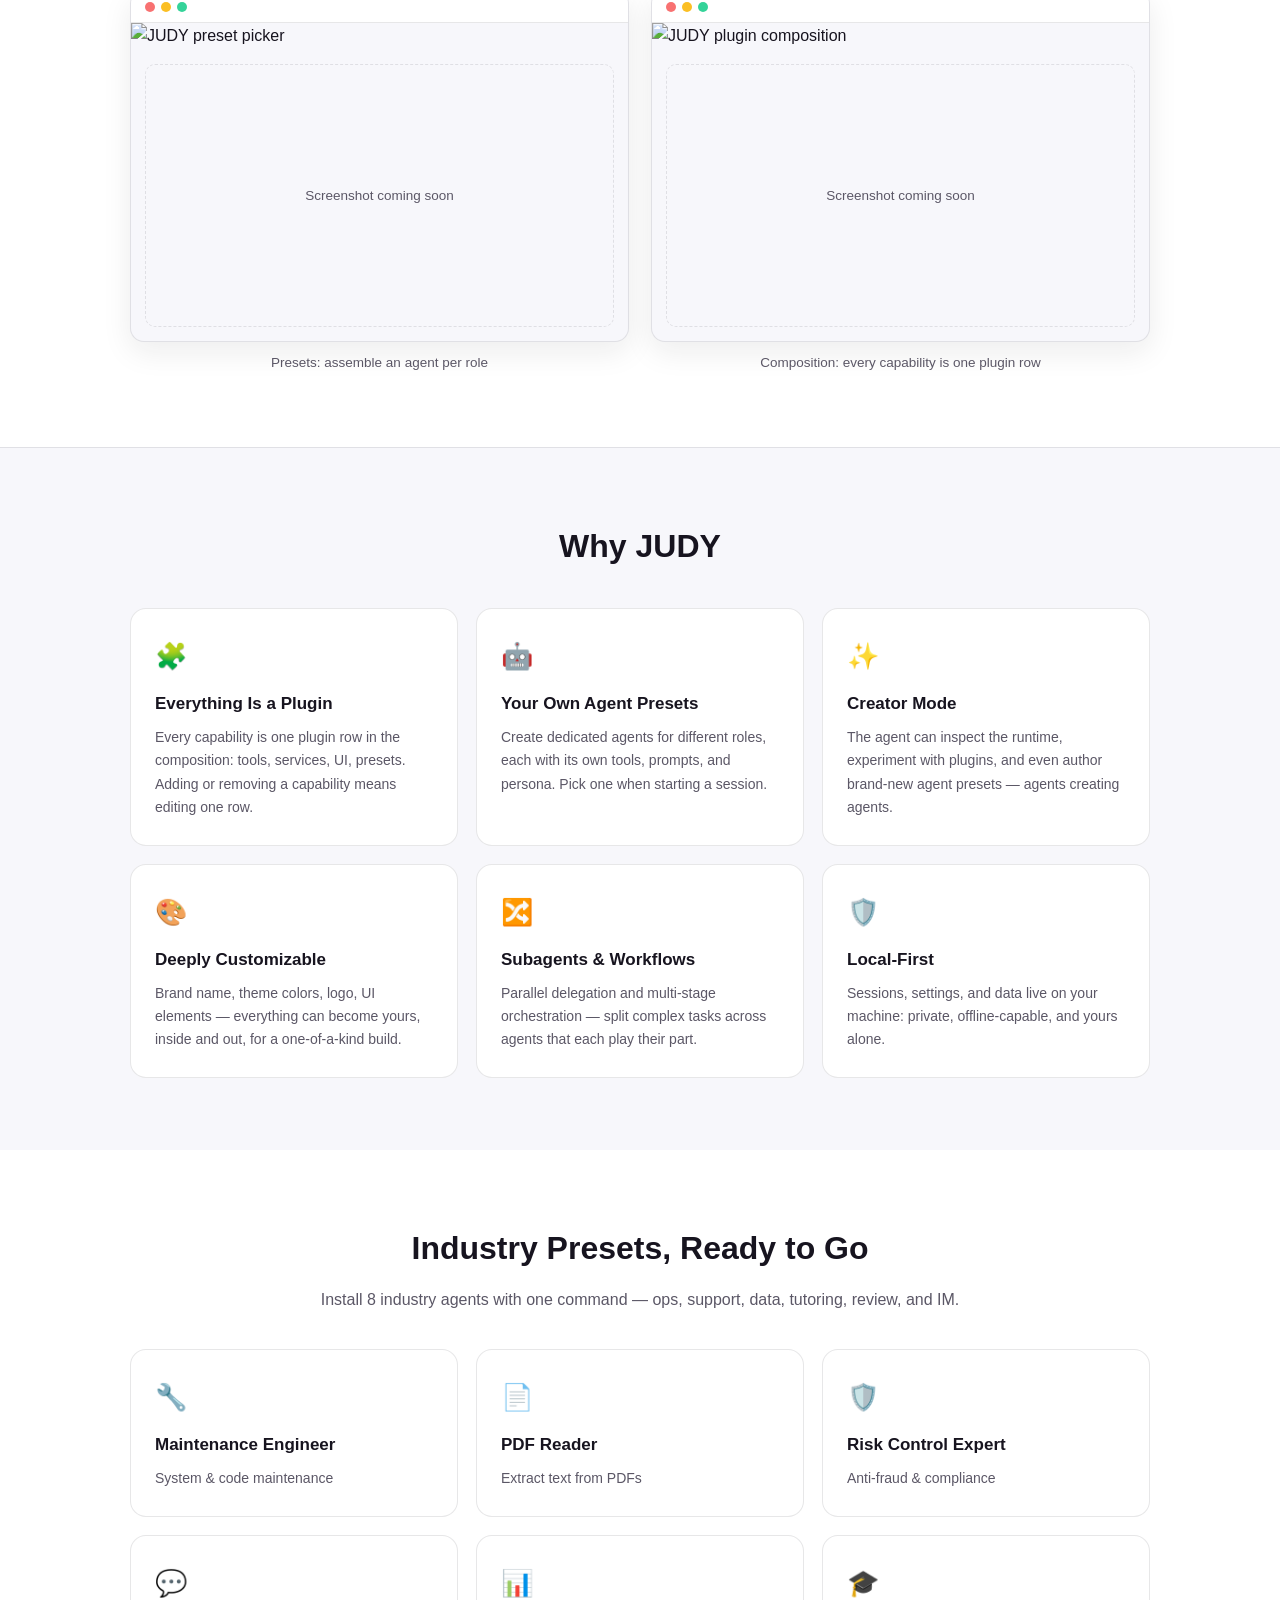
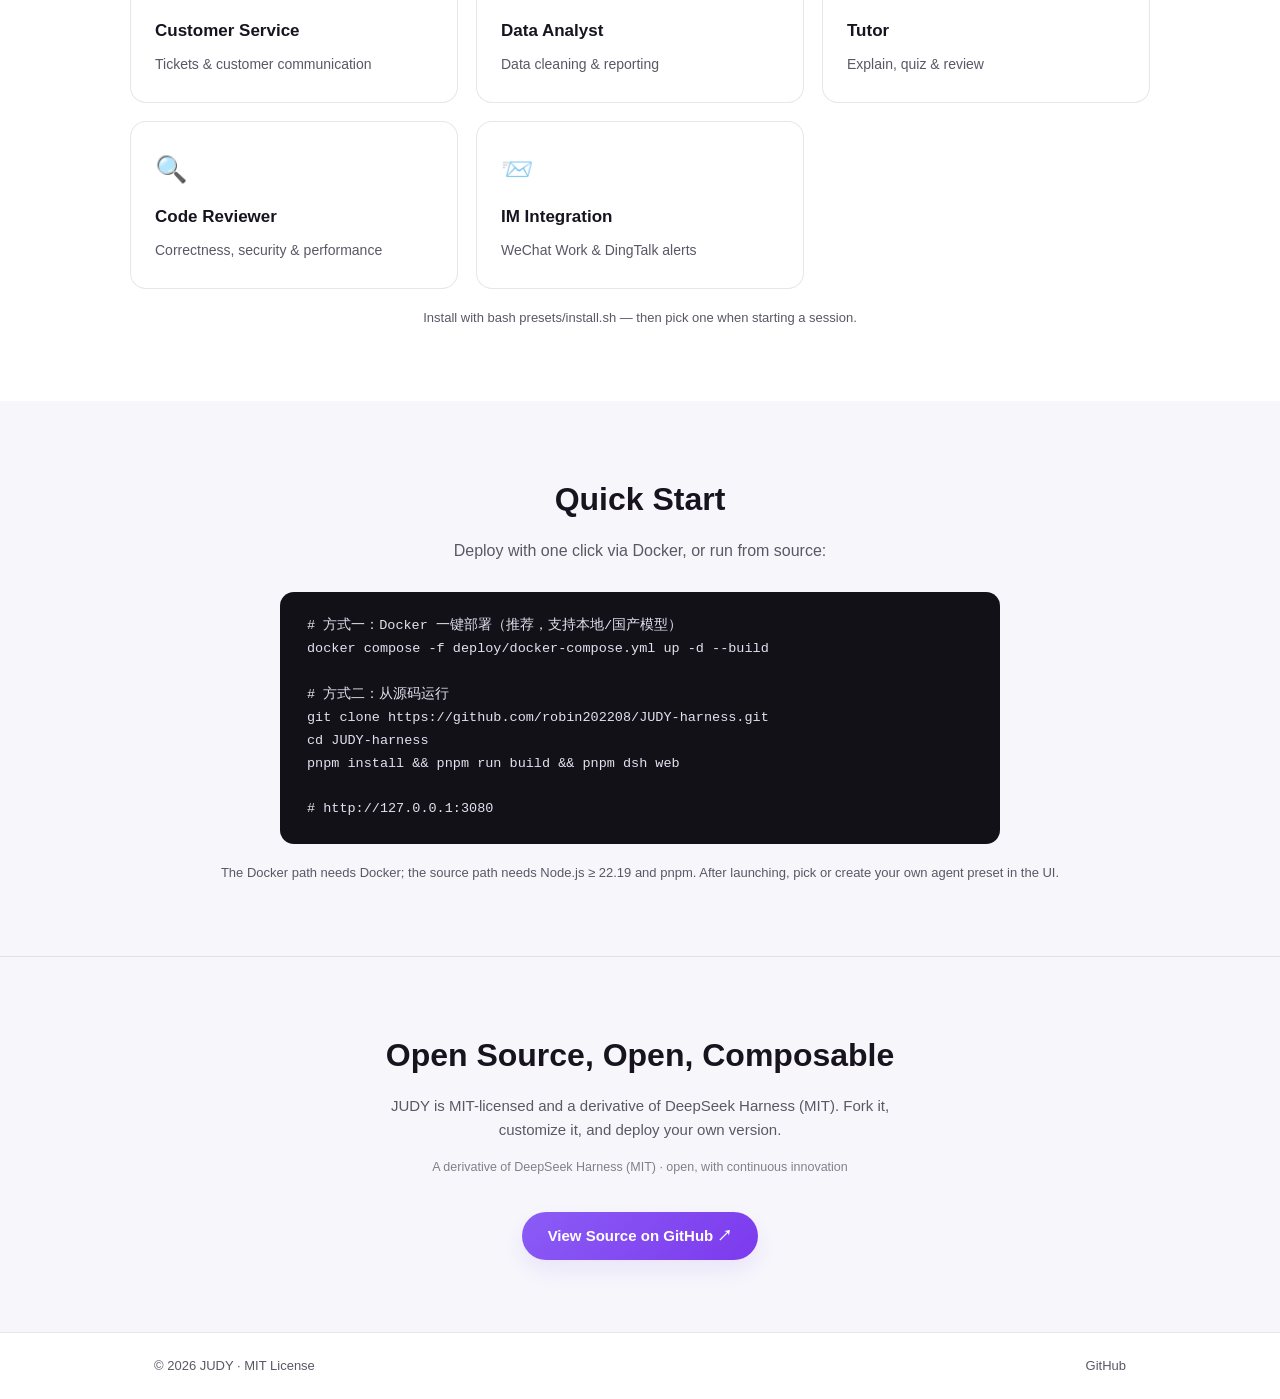
==== commit c686e089: "feat: add SEO meta (OG/Twitter/canonical/sitemap/robots) and screenshot section - head: keywords/des" ====
--- a/index.html
+++ b/index.html
@@ -3,10 +3,31 @@
 <head>
   <meta charset="utf-8" />
   <meta name="viewport" content="width=device-width, initial-scale=1" />
-  <title id="pageTitle">JUDY — 一切皆插件的 Agent Harness</title>
-  <meta name="description" id="pageDesc" content="JUDY：基于插件架构的智能体平台。一切皆插件，每个会话都可以组装成你专属的 Agent。" />
+  <title id="pageTitle">JUDY — 一切皆插件的 Agent Harness（私有化部署 / 本地模型）</title>
+  <meta name="description" id="pageDesc" content="JUDY：基于插件架构的智能体 Agent 平台。一切皆插件，支持 Docker 一键私有化部署与本地/国产模型（Ollama、vLLM），每个会话都可以组装成你专属的 Agent。" />
+  <meta name="keywords" content="JUDY, Agent Harness, 智能体平台, Agent 平台, 插件架构, 私有化部署, 本地模型, Ollama, vLLM, Agent 预设, DeepSeek, 开源" />
+  <meta name="author" content="JUDY" />
+  <meta name="robots" content="index, follow" />
+  <meta name="theme-color" content="#8b5cf6" />
+  <link rel="canonical" href="https://robin202208.github.io/JUDY-website/" />
   <link rel="icon" type="image/png" href="logo.png" />
   <link rel="stylesheet" href="style.css" />
+
+  <!-- Open Graph / Twitter Card (双语内容由页面脚本同步切换) -->
+  <meta property="og:type" content="website" />
+  <meta property="og:site_name" content="JUDY" />
+  <meta property="og:url" content="https://robin202208.github.io/JUDY-website/" />
+  <meta property="og:title" id="ogTitle" content="JUDY — 一切皆插件的 Agent Harness（私有化部署 / 本地模型）" />
+  <meta property="og:description" id="ogDesc" content="基于插件架构的智能体 Agent 平台：Docker 一键私有化部署、支持本地/国产模型，工具、提示词、身份、界面都由你定义。" />
+  <meta property="og:image" content="https://robin202208.github.io/JUDY-website/assets/og-cover.png" />
+  <meta property="og:image:width" content="1200" />
+  <meta property="og:image:height" content="630" />
+  <meta property="og:locale" id="ogLocale" content="zh_CN" />
+  <meta property="og:locale:alternate" content="en_US" />
+  <meta name="twitter:card" content="summary_large_image" />
+  <meta name="twitter:title" id="twTitle" content="JUDY — 一切皆插件的 Agent Harness（私有化部署 / 本地模型）" />
+  <meta name="twitter:description" id="twDesc" content="基于插件架构的智能体 Agent 平台：Docker 一键私有化部署、支持本地/国产模型，工具、提示词、身份、界面都由你定义。" />
+  <meta name="twitter:image" content="https://robin202208.github.io/JUDY-website/assets/og-cover.png" />
 </head>
 <body>
   <header class="nav">
@@ -16,6 +37,7 @@
     </a>
     <nav class="links">
       <a href="#features" data-i18n="nav.features">特性</a>
+      <a href="#shots" data-i18n="nav.shots">界面</a>
       <a href="#presets" data-i18n="nav.presets">行业预设</a>
       <a href="#quickstart" data-i18n="nav.quickstart">快速开始</a>
       <a href="#open" data-i18n="nav.open">开源</a>
@@ -40,6 +62,38 @@
       </div>
     </section>
 
+    <!-- Screenshots -->
+    <section id="shots" class="shots">
+      <h2 data-i18n="shots.heading">真实界面，所见即所得</h2>
+      <p class="lead" data-i18n="shots.lead">会话、预设、插件组合——一切都在浏览器里直接完成，本地优先，开箱即用。</p>
+      <div class="shot-grid">
+        <figure class="shot main">
+          <div class="frame">
+            <div class="frame-bar"><span></span><span></span><span></span></div>
+            <img src="assets/gui-chat.png" alt="JUDY 会话主界面" data-i18n-alt="shots.1.alt" loading="lazy" />
+            <div class="shot-missing" hidden><p data-i18n="shots.missing">截图待补充：请按 Cmd+Shift+4 截取会话界面后保存为 assets/gui-chat.png</p></div>
+          </div>
+          <figcaption data-i18n="shots.1.cap">会话主界面：与你的专属 Agent 对话</figcaption>
+        </figure>
+        <figure class="shot">
+          <div class="frame">
+            <div class="frame-bar"><span></span><span></span><span></span></div>
+            <img src="assets/gui-presets.png" alt="JUDY 预设选择" data-i18n-alt="shots.2.alt" loading="lazy" />
+            <div class="shot-missing" hidden><p data-i18n="shots.missing">截图待补充：请截取新建会话的预设选择界面后保存为 assets/gui-presets.png</p></div>
+          </div>
+          <figcaption data-i18n="shots.2.cap">预设选择：按角色组装你的 Agent</figcaption>
+        </figure>
+        <figure class="shot">
+          <div class="frame">
+            <div class="frame-bar"><span></span><span></span><span></span></div>
+            <img src="assets/gui-compose.png" alt="JUDY 插件组合" data-i18n-alt="shots.3.alt" loading="lazy" />
+            <div class="shot-missing" hidden><p data-i18n="shots.missing">截图待补充：请截取插件/组合配置界面后保存为 assets/gui-compose.png</p></div>
+          </div>
+          <figcaption data-i18n="shots.3.cap">插件组合：每个能力都是一行插件</figcaption>
+        </figure>
+      </div>
+    </section>
+
     <!-- Features -->
     <section id="features" class="features">
       <h2 data-i18n="feat.heading">为什么选择 JUDY</h2>
@@ -165,11 +219,12 @@
   <script>
     const I18N = {
       zh: {
-        title: 'JUDY — 一切皆插件的 Agent Harness',
-        desc: 'JUDY：基于插件架构的智能体平台。一切皆插件，每个会话都可以组装成你专属的 Agent。',
+        title: 'JUDY — 一切皆插件的 Agent Harness（私有化部署 / 本地模型）',
+        desc: 'JUDY：基于插件架构的智能体 Agent 平台。一切皆插件，支持 Docker 一键私有化部署与本地/国产模型（Ollama、vLLM），每个会话都可以组装成你专属的 Agent。',
         lang: 'zh-CN',
         switchLabel: 'EN',
         'nav.features': '特性',
+        'nav.shots': '界面',
         'nav.quickstart': '快速开始',
         'nav.open': '开源',
         'nav.presets': '行业预设',
@@ -190,6 +245,15 @@
         'feat.5.desc': '并行委托、多阶段编排，复杂任务拆给多个 Agent 协作完成，各司其职。',
         'feat.6.title': '本地优先',
         'feat.6.desc': '会话、设置与数据都存于本机，隐私可控、离线可用，你的智能体只属于你。',
+        'shots.heading': '真实界面，所见即所得',
+        'shots.lead': '会话、预设、插件组合——一切都在浏览器里直接完成，本地优先，开箱即用。',
+        'shots.1.alt': 'JUDY 会话主界面',
+        'shots.1.cap': '会话主界面：与你的专属 Agent 对话',
+        'shots.2.alt': 'JUDY 预设选择',
+        'shots.2.cap': '预设选择：按角色组装你的 Agent',
+        'shots.3.alt': 'JUDY 插件组合',
+        'shots.3.cap': '插件组合：每个能力都是一行插件',
+        'shots.missing': '截图待补充',
         'presets.heading': '开箱即用的行业预设',
         'presets.lead': '一行命令安装 8 个行业 Agent，覆盖运维、客服、数据分析、教学、审查与 IM 接入。',
         'presets.1.name': '维护工程师',
@@ -218,11 +282,12 @@
         'open.cta': '在 GitHub 上查看源码 ↗',
       },
       en: {
-        title: 'JUDY — The Agent Harness Where Everything Is a Plugin',
-        desc: 'JUDY: a plugin-based agent harness. Everything is a plugin — assemble your own agent for every session.',
+        title: 'JUDY — The Agent Harness Where Everything Is a Plugin (Private Deployment / Local Models)',
+        desc: 'JUDY: a plugin-based agent harness. One-click private deployment via Docker, local & domestic models (Ollama, vLLM) supported — assemble your own agent for every session.',
         lang: 'en',
         switchLabel: '中文',
         'nav.features': 'Features',
+        'nav.shots': 'Screens',
         'nav.quickstart': 'Quick Start',
         'nav.open': 'Open Source',
         'nav.presets': 'Presets',
@@ -243,6 +308,15 @@
         'feat.5.desc': 'Parallel delegation and multi-stage orchestration — split complex tasks across agents that each play their part.',
         'feat.6.title': 'Local-First',
         'feat.6.desc': 'Sessions, settings, and data live on your machine: private, offline-capable, and yours alone.',
+        'shots.heading': 'The Real Interface, Ready to Use',
+        'shots.lead': 'Chat, presets, and plugin composition — all in your browser, local-first, ready to go.',
+        'shots.1.alt': 'JUDY chat interface',
+        'shots.1.cap': 'Chat: talk to your own agent',
+        'shots.2.alt': 'JUDY preset picker',
+        'shots.2.cap': 'Presets: assemble an agent per role',
+        'shots.3.alt': 'JUDY plugin composition',
+        'shots.3.cap': 'Composition: every capability is one plugin row',
+        'shots.missing': 'Screenshot coming soon',
         'presets.heading': 'Industry Presets, Ready to Go',
         'presets.lead': 'Install 8 industry agents with one command — ops, support, data, tutoring, review, and IM.',
         'presets.1.name': 'Maintenance Engineer',
@@ -280,8 +354,16 @@
       document.documentElement.lang = dict.lang
       document.getElementById('pageTitle').textContent = dict.title
       document.getElementById('pageDesc').setAttribute('content', dict.desc)
+      document.getElementById('ogTitle').setAttribute('content', dict.title)
+      document.getElementById('ogDesc').setAttribute('content', dict.desc)
+      document.getElementById('twTitle').setAttribute('content', dict.title)
+      document.getElementById('twDesc').setAttribute('content', dict.desc)
+      document.getElementById('ogLocale').setAttribute('content', lang === 'en' ? 'en_US' : 'zh_CN')
       for (const el of elements) {
         el.textContent = dict[el.dataset.i18n] ?? el.textContent
+      }
+      for (const el of document.querySelectorAll('[data-i18n-alt]')) {
+        el.setAttribute('alt', dict[el.dataset.i18nAlt] ?? el.getAttribute('alt'))
       }
       document.getElementById('langSwitch').textContent = dict.switchLabel
       localStorage.setItem(STORAGE_KEY, lang)
@@ -296,6 +378,17 @@
     })
 
     applyLang(initial)
+
+    // 截图未就位时显示占位卡片；图片就位后自动切换为真实截图
+    for (const img of document.querySelectorAll('.shot .frame img')) {
+      const missing = img.parentElement.querySelector('.shot-missing')
+      if (!missing) continue
+      const show = () => { img.hidden = true; missing.hidden = false }
+      const hide = () => { img.hidden = false; missing.hidden = true }
+      img.addEventListener('error', show)
+      img.addEventListener('load', hide)
+      if (img.complete && img.naturalWidth === 0) show()
+    }
   </script>
 </body>
 </html>
--- a/style.css
+++ b/style.css
@@ -188,6 +188,65 @@
 .card h3 { margin: 12px 0 8px; font-size: 17px; }
 .card p { color: var(--text-dim); font-size: 14px; }
 
+/* ── 界面截图 ─────────────────────────── */
+.shots .lead { text-align: center; color: var(--text-dim); margin-top: 8px; }
+.shot-grid {
+  max-width: 1020px;
+  margin: 36px auto 0;
+  display: grid;
+  grid-template-columns: repeat(2, 1fr);
+  gap: 22px;
+}
+.shot.main { grid-column: 1 / -1; }
+.shot { margin: 0; transition: transform 0.15s, box-shadow 0.15s; }
+.shot:hover { transform: translateY(-4px); }
+.frame {
+  border: 1px solid var(--border);
+  border-radius: 14px;
+  overflow: hidden;
+  background: var(--bg-alt);
+  box-shadow: var(--shadow);
+}
+.frame-bar {
+  display: flex;
+  gap: 6px;
+  align-items: center;
+  height: 32px;
+  padding: 0 14px;
+  background: var(--card-bg);
+  border-bottom: 1px solid var(--border);
+}
+.frame-bar span {
+  width: 10px;
+  height: 10px;
+  border-radius: 50%;
+  background: var(--border);
+}
+.frame-bar span:first-child { background: #f87171; }
+.frame-bar span:nth-child(2) { background: #fbbf24; }
+.frame-bar span:nth-child(3) { background: #34d399; }
+.frame img { display: block; width: 100%; height: auto; }
+.shot-missing {
+  aspect-ratio: 16 / 9;
+  display: flex;
+  align-items: center;
+  justify-content: center;
+  padding: 24px;
+  border: 1.5px dashed var(--border);
+  border-radius: 10px;
+  margin: 14px;
+  text-align: center;
+  color: var(--text-dim);
+  font-size: 13.5px;
+  line-height: 1.6;
+}
+.shot figcaption {
+  text-align: center;
+  color: var(--text-dim);
+  font-size: 13.5px;
+  margin-top: 10px;
+}
+
 /* ── 快速开始 ─────────────────────────── */
 .quickstart .lead { text-align: center; color: var(--text-dim); margin-top: 8px; }
 .quickstart pre {
@@ -233,4 +292,5 @@
   .links a { font-size: 13px; }
   .hero { padding: 64px 16px 56px; }
   section { padding: 56px 16px; }
-}
+  .shot-grid { grid-template-columns: 1fr; }
+}
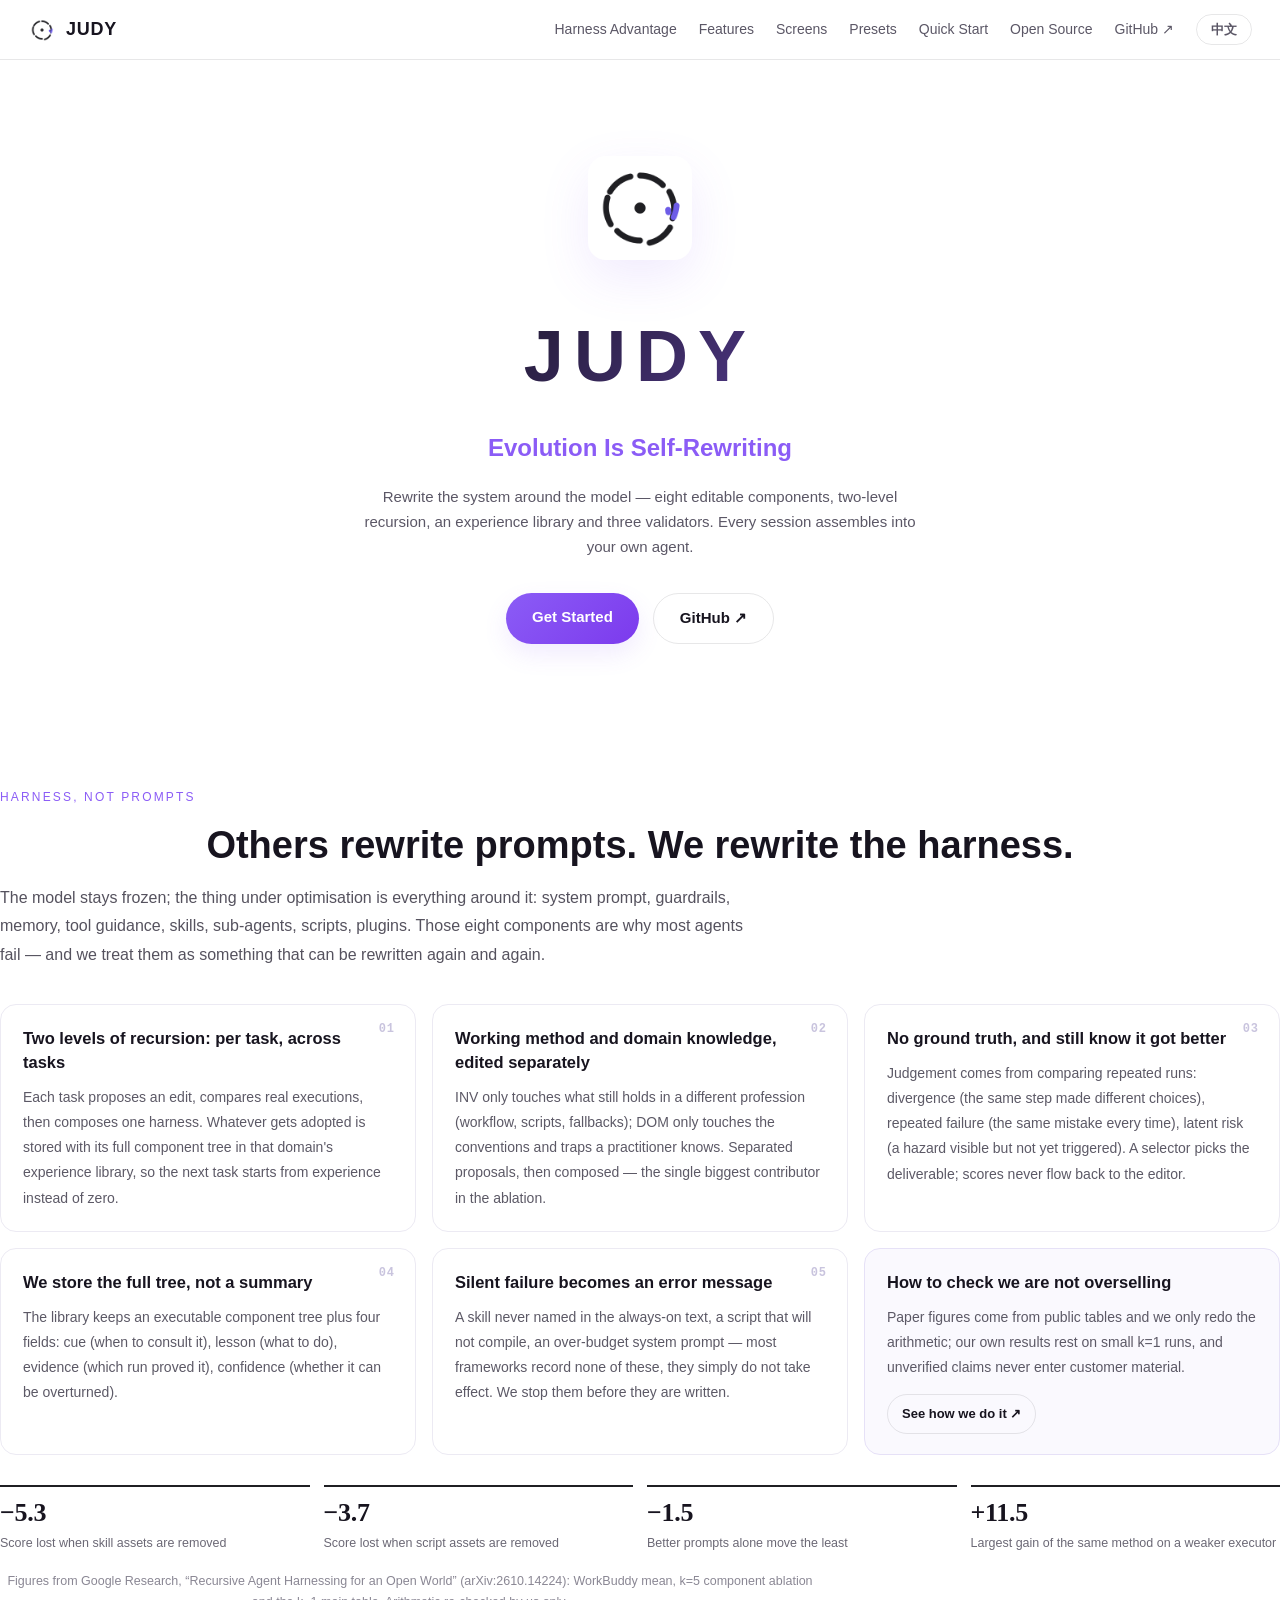
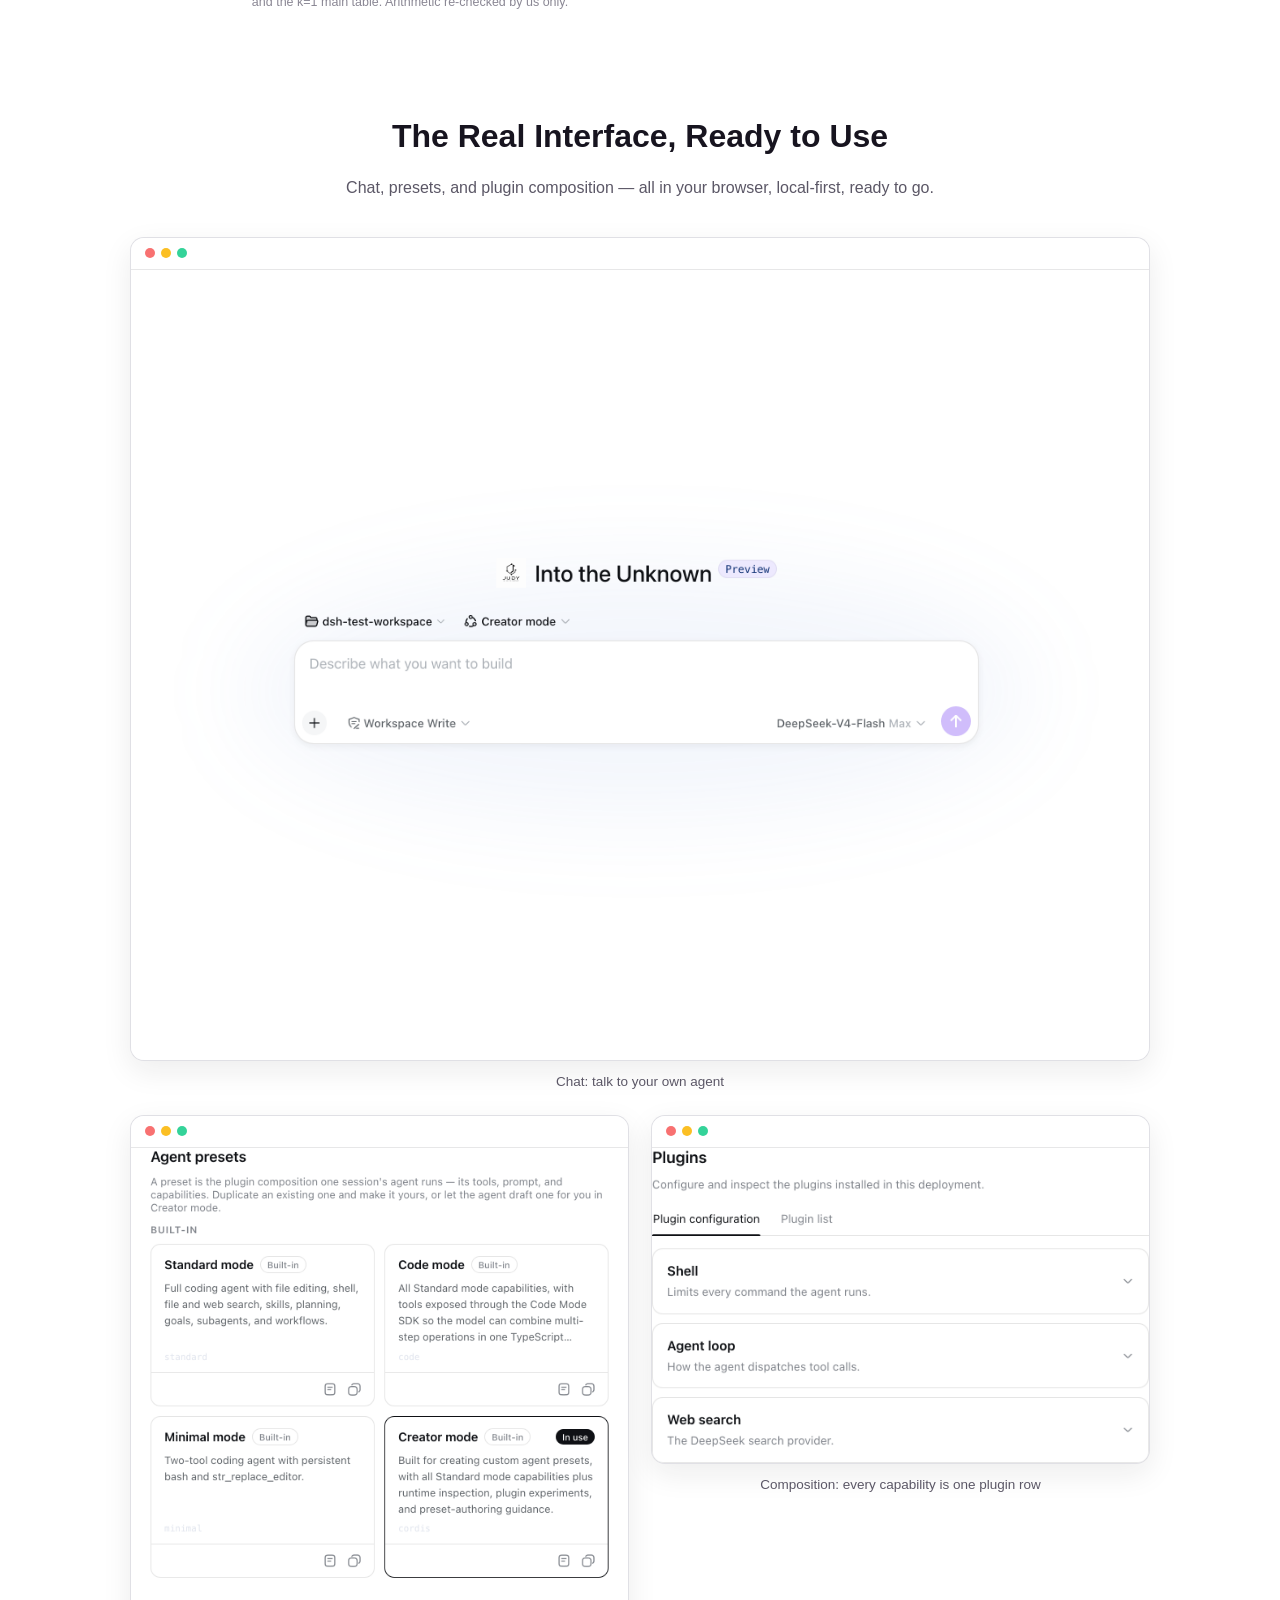
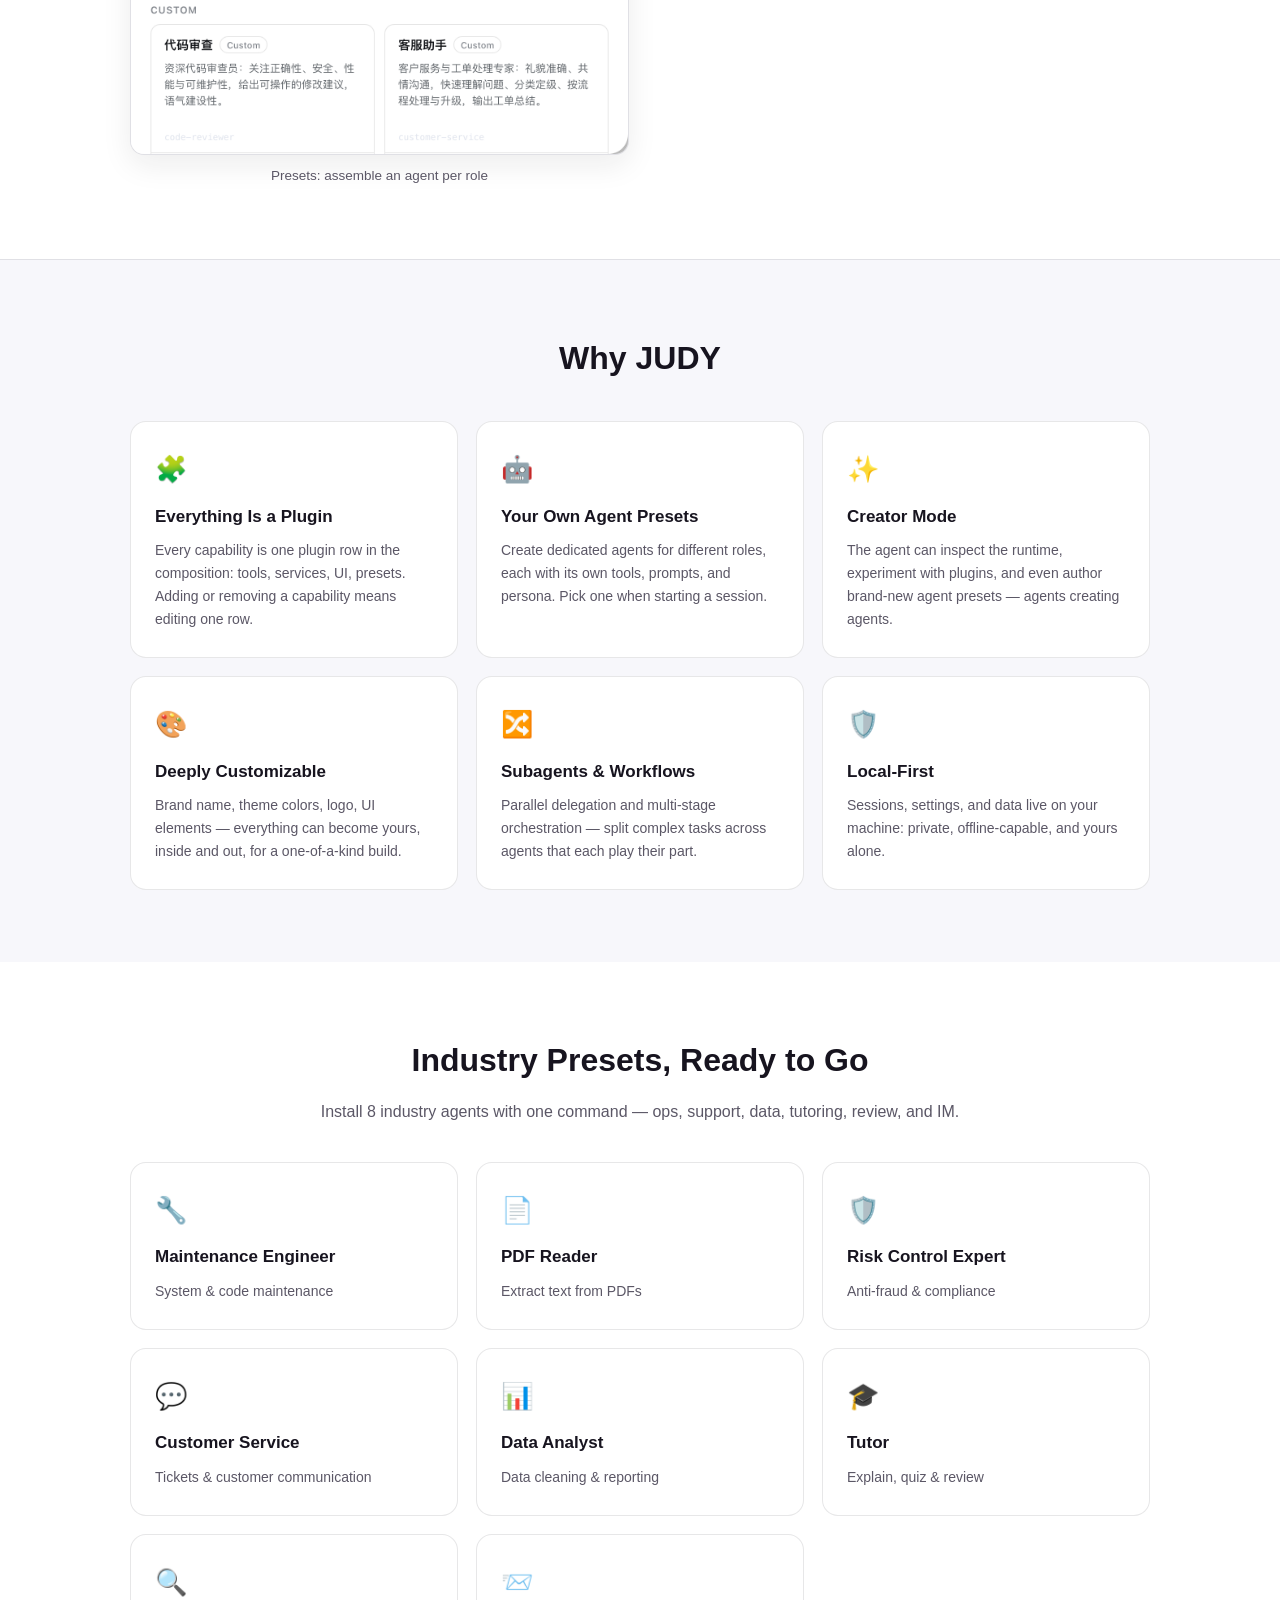
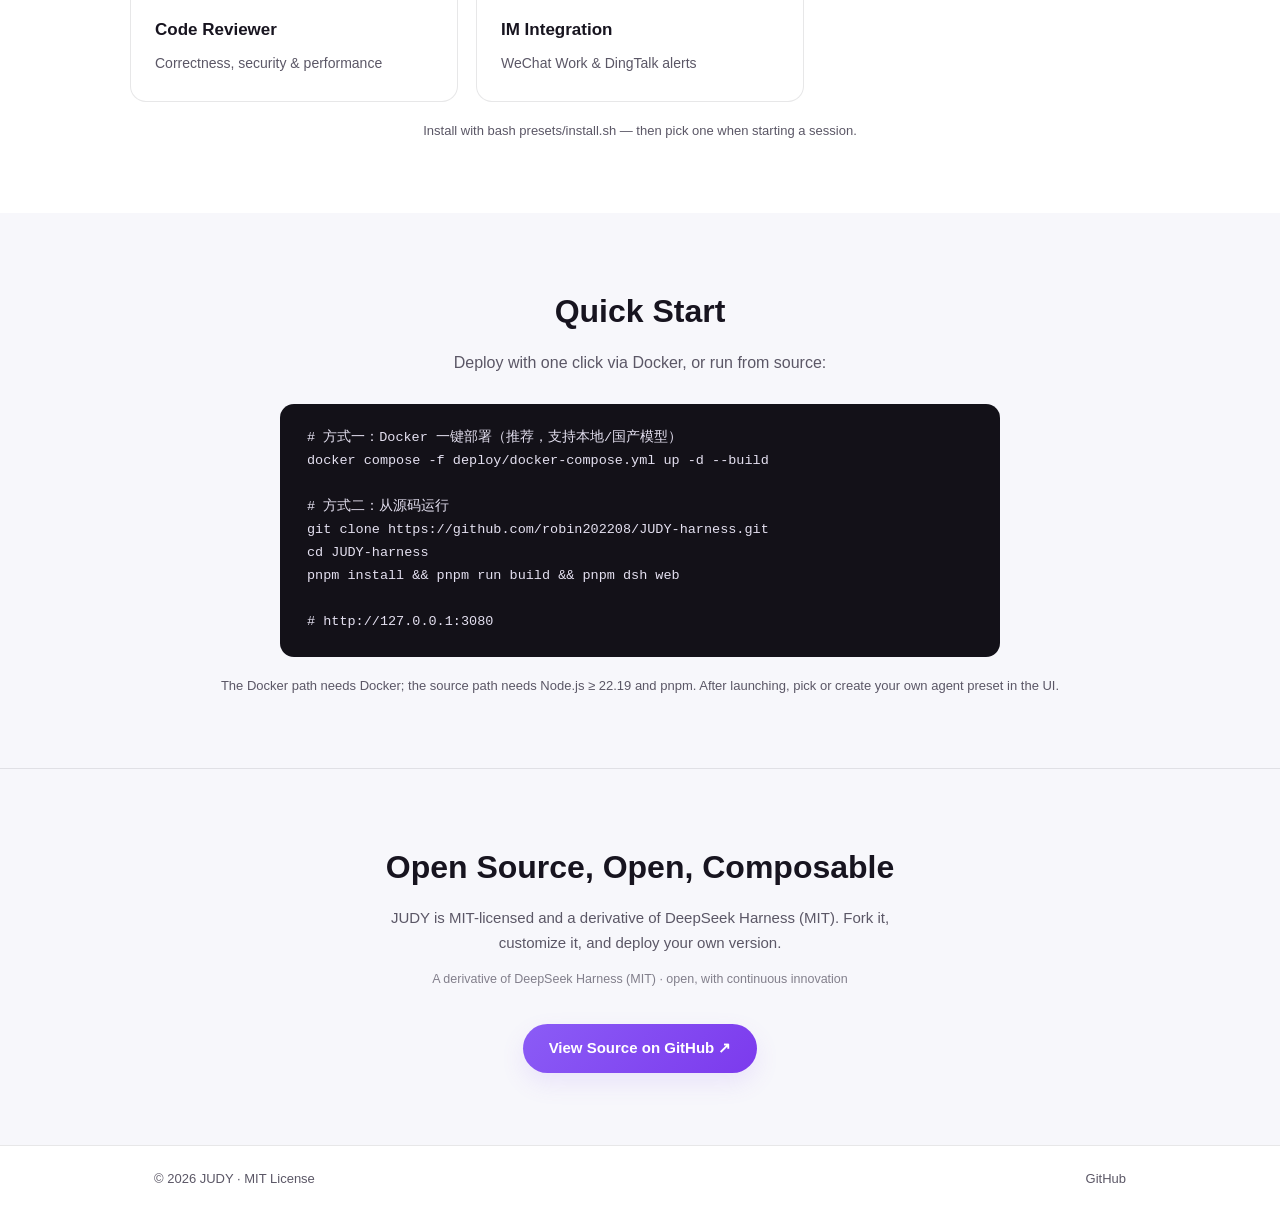
==== commit 627b3ae2: "docs(site): commit the 10-22 copy and logo revisions that only lived on disk index.html (+129), styl" ====
--- a/index.html
+++ b/index.html
@@ -3,8 +3,8 @@
 <head>
   <meta charset="utf-8" />
   <meta name="viewport" content="width=device-width, initial-scale=1" />
-  <title id="pageTitle">JUDY — 一切皆插件的 Agent Harness（私有化部署 / 本地模型）</title>
-  <meta name="description" id="pageDesc" content="JUDY：基于插件架构的智能体 Agent 平台。一切皆插件，支持 Docker 一键私有化部署与本地/国产模型（Ollama、vLLM），每个会话都可以组装成你专属的 Agent。" />
+  <title id="pageTitle">JUDY — 改自己，才叫进化（Harness 平台 / 私有化部署）</title>
+  <meta name="description" id="pageDesc" content="JUDY：会说人话的 Harness 平台。不改模型，改模型外面那套系统——八个可编辑组件、两层递归、经验库与三个校验器，支持私有化部署与本地模型。" />
   <meta name="keywords" content="JUDY, Agent Harness, 智能体平台, Agent 平台, 插件架构, 私有化部署, 本地模型, Ollama, vLLM, Agent 预设, DeepSeek, 开源" />
   <meta name="author" content="JUDY" />
   <meta name="robots" content="index, follow" />
@@ -36,6 +36,7 @@
       <span>JUDY</span>
     </a>
     <nav class="links">
+      <a href="#harness" data-i18n="nav.harness">Harness 优势</a>
       <a href="#features" data-i18n="nav.features">特性</a>
       <a href="#shots" data-i18n="nav.shots">界面</a>
       <a href="#presets" data-i18n="nav.presets">行业预设</a>
@@ -60,6 +61,78 @@
         <a class="btn primary" href="#quickstart" data-i18n="hero.cta1">快速开始</a>
         <a class="btn ghost" href="https://github.com/robin202208/JUDY-harness" target="_blank" rel="noopener" data-i18n="hero.cta2">GitHub ↗</a>
       </div>
+    </section>
+
+
+    <!-- Harness advantage -->
+    <section id="harness" class="harness">
+      <p class="eyebrow" data-i18n="adv.eyebrow">HARNESS, NOT PROMPTS</p>
+      <h2 data-i18n="adv.heading">别人改提示词，我们改 Harness</h2>
+      <p class="lead" data-i18n="adv.lead">
+        模型权重不动，被优化的对象是模型外面那套系统：系统提示、护栏、记忆、工具指引、技能、子代理、脚本、插件。
+        这八个组件才是大多数 agent 失败的真正原因——而我们把它当成可被反复改写的对象。
+      </p>
+
+      <div class="adv-grid">
+        <article class="adv">
+          <span class="adv-no">01</span>
+          <h3 data-i18n="adv.1.title">任务层 × 跨任务层：两层递归</h3>
+          <p data-i18n="adv.1.desc">
+            每个任务先提案、再用真实执行对比、最后合成一份；被采纳的改法连同完整组件树写进同域经验库。
+            下一个任务先读经验，不必从零开始。
+          </p>
+        </article>
+        <article class="adv">
+          <span class="adv-no">02</span>
+          <h3 data-i18n="adv.2.title">工作方式与行业口径，分开改</h3>
+          <p data-i18n="adv.2.desc">
+            INV 只改“换个专业照样成立”的部分（流程、脚本、兜底），DOM 只改“这行人才知道”的口径与坑。
+            分开提案再合成——这是消融里贡献最大的一项。
+          </p>
+        </article>
+        <article class="adv">
+          <span class="adv-no">03</span>
+          <h3 data-i18n="adv.3.title">没有标准答案，也能判断改对了</h3>
+          <p data-i18n="adv.3.desc">
+            靠同一任务的多次执行对比：分叉（同一步做了不同选择）、重复失败（每次都在同一处错）、未发生的风险。
+            选择器挑交付物，评分结果永不回流给改进者。
+          </p>
+        </article>
+        <article class="adv">
+          <span class="adv-no">04</span>
+          <h3 data-i18n="adv.4.title">沉淀的是完整组件树，不是总结</h3>
+          <p data-i18n="adv.4.desc">
+            经验库存的是可执行的整棵树，配一份四字段说明：cue（什么时候翻这条）、lesson（该怎么做）、
+            evidence（哪次执行证明了它）、confidence（能不能推翻）。
+          </p>
+        </article>
+        <article class="adv">
+          <span class="adv-no">05</span>
+          <h3 data-i18n="adv.5.title">把“静默失效”变成报错原文</h3>
+          <p data-i18n="adv.5.desc">
+            技能没在常驻文本里被点名、脚本编译不过、常驻提示超预算——这三类错误在多数框架里不报错，
+            只是悄悄不生效。我们把它们拦在写入之前。
+          </p>
+        </article>
+        <article class="adv adv-cta">
+          <h3 data-i18n="adv.6.title">怎么验证我们没有吹</h3>
+          <p data-i18n="adv.6.desc">
+            论文数字来自公开表格，我们只做算术复算；我们自己的效果以小规模 k=1 验证为准，
+            未验证的项不会写进对客材料。
+          </p>
+          <a class="btn ghost small" href="https://github.com/robin202208/JUDY-harness" target="_blank" rel="noopener" data-i18n="adv.6.cta">看看我们怎么做的 ↗</a>
+        </article>
+      </div>
+
+      <div class="adv-evidence">
+        <div class="ev"><b>−5.3</b><span data-i18n="adv.ev1">去掉技能资产后的分数损失</span></div>
+        <div class="ev"><b>−3.7</b><span data-i18n="adv.ev2">去掉脚本资产后的分数损失</span></div>
+        <div class="ev"><b>−1.5</b><span data-i18n="adv.ev3">只把提示词写好，收益是最小的</span></div>
+        <div class="ev"><b>+11.5</b><span data-i18n="adv.ev4">同一方法在较弱执行器上的最大提升</span></div>
+      </div>
+      <p class="hint" data-i18n="adv.source">
+        数字出自 Google Research《Recursive Agent Harnessing for an Open World》(arXiv:2610.14224) 的公开表格（WorkBuddy 均分，k=5 组件消融与 k=1 主表），我们仅做算术复算。
+      </p>
     </section>
 
     <!-- Screenshots -->
@@ -223,13 +296,35 @@
         desc: 'JUDY：基于插件架构的智能体 Agent 平台。一切皆插件，支持 Docker 一键私有化部署与本地/国产模型（Ollama、vLLM），每个会话都可以组装成你专属的 Agent。',
         lang: 'zh-CN',
         switchLabel: 'EN',
+        'nav.harness': 'Harness 优势',
+        'adv.eyebrow': 'HARNESS, NOT PROMPTS',
+        'adv.heading': '别人改提示词，我们改 Harness',
+        'adv.lead': '模型权重不动，被优化的对象是模型外面那套系统：系统提示、护栏、记忆、工具指引、技能、子代理、脚本、插件。这八个组件才是大多数 agent 失败的真正原因——而我们把它当成可被反复改写的对象。',
+        'adv.1.title': '任务层 × 跨任务层：两层递归',
+        'adv.1.desc': '每个任务先提案、再用真实执行对比、最后合成一份；被采纳的改法连同完整组件树写进同域经验库。下一个任务先读经验，不必从零开始。',
+        'adv.2.title': '工作方式与行业口径，分开改',
+        'adv.2.desc': 'INV 只改“换个专业照样成立”的部分（流程、脚本、兜底），DOM 只改“这行人才知道”的口径与坑。分开提案再合成——这是消融里贡献最大的一项。',
+        'adv.3.title': '没有标准答案，也能判断改对了',
+        'adv.3.desc': '靠同一任务的多次执行对比：分叉（同一步做了不同选择）、重复失败（每次都在同一处错）、未发生的风险。选择器挑交付物，评分结果永不回流给改进者。',
+        'adv.4.title': '沉淀的是完整组件树，不是总结',
+        'adv.4.desc': '经验库存的是可执行的整棵树，配一份四字段说明：cue（什么时候翻这条）、lesson（该怎么做）、evidence（哪次执行证明了它）、confidence（能不能推翻）。',
+        'adv.5.title': '把“静默失效”变成报错原文',
+        'adv.5.desc': '技能没在常驻文本里被点名、脚本编译不过、常驻提示超预算——这三类错误在多数框架里不报错，只是悄悄不生效。我们把它们拦在写入之前。',
+        'adv.6.title': '怎么验证我们没有吹',
+        'adv.6.desc': '论文数字来自公开表格，我们只做算术复算；我们自己的效果以小规模 k=1 验证为准，未验证的项不会写进对客材料。',
+        'adv.6.cta': '看看我们怎么做的 ↗',
+        'adv.ev1': '去掉技能资产后的分数损失',
+        'adv.ev2': '去掉脚本资产后的分数损失',
+        'adv.ev3': '只把提示词写好，收益是最小的',
+        'adv.ev4': '同一方法在较弱执行器上的最大提升',
+        'adv.source': '数字出自 Google Research《Recursive Agent Harnessing for an Open World》(arXiv:2610.14224) 的公开表格（WorkBuddy 均分，k=5 组件消融与 k=1 主表），我们仅做算术复算。',
         'nav.features': '特性',
         'nav.shots': '界面',
         'nav.quickstart': '快速开始',
         'nav.open': '开源',
         'nav.presets': '行业预设',
-        'hero.tagline': '一切皆插件的 Agent Harness',
-        'hero.sub': '每个能力都是一个插件，每个会话都可以组装成你专属的智能体。\n工具、提示词、身份、界面——都由你来定义。',
+        'hero.tagline': '改自己，才叫进化',
+        'hero.sub': '不改模型，改模型外面那套系统——八个可编辑组件、两层递归、经验库与三个校验器。\n每个会话都能组装成你专属的智能体。',
         'hero.cta1': '快速开始',
         'hero.cta2': 'GitHub ↗',
         'feat.heading': '为什么选择 JUDY',
@@ -286,13 +381,35 @@
         desc: 'JUDY: a plugin-based agent harness. One-click private deployment via Docker, local & domestic models (Ollama, vLLM) supported — assemble your own agent for every session.',
         lang: 'en',
         switchLabel: '中文',
+        'nav.harness': 'Harness Advantage',
+        'adv.eyebrow': 'HARNESS, NOT PROMPTS',
+        'adv.heading': 'Others rewrite prompts. We rewrite the harness.',
+        'adv.lead': 'The model stays frozen; the thing under optimisation is everything around it: system prompt, guardrails, memory, tool guidance, skills, sub-agents, scripts, plugins. Those eight components are why most agents fail — and we treat them as something that can be rewritten again and again.',
+        'adv.1.title': 'Two levels of recursion: per task, across tasks',
+        'adv.1.desc': 'Each task proposes an edit, compares real executions, then composes one harness. Whatever gets adopted is stored with its full component tree in that domain\'s experience library, so the next task starts from experience instead of zero.',
+        'adv.2.title': 'Working method and domain knowledge, edited separately',
+        'adv.2.desc': 'INV only touches what still holds in a different profession (workflow, scripts, fallbacks); DOM only touches the conventions and traps a practitioner knows. Separated proposals, then composed — the single biggest contributor in the ablation.',
+        'adv.3.title': 'No ground truth, and still know it got better',
+        'adv.3.desc': 'Judgement comes from comparing repeated runs: divergence (the same step made different choices), repeated failure (the same mistake every time), latent risk (a hazard visible but not yet triggered). A selector picks the deliverable; scores never flow back to the editor.',
+        'adv.4.title': 'We store the full tree, not a summary',
+        'adv.4.desc': 'The library keeps an executable component tree plus four fields: cue (when to consult it), lesson (what to do), evidence (which run proved it), confidence (whether it can be overturned).',
+        'adv.5.title': 'Silent failure becomes an error message',
+        'adv.5.desc': 'A skill never named in the always-on text, a script that will not compile, an over-budget system prompt — most frameworks record none of these, they simply do not take effect. We stop them before they are written.',
+        'adv.6.title': 'How to check we are not overselling',
+        'adv.6.desc': 'Paper figures come from public tables and we only redo the arithmetic; our own results rest on small k=1 runs, and unverified claims never enter customer material.',
+        'adv.6.cta': 'See how we do it ↗',
+        'adv.ev1': 'Score lost when skill assets are removed',
+        'adv.ev2': 'Score lost when script assets are removed',
+        'adv.ev3': 'Better prompts alone move the least',
+        'adv.ev4': 'Largest gain of the same method on a weaker executor',
+        'adv.source': 'Figures from Google Research, “Recursive Agent Harnessing for an Open World” (arXiv:2610.14224): WorkBuddy mean, k=5 component ablation and the k=1 main table. Arithmetic re-checked by us only.',
         'nav.features': 'Features',
         'nav.shots': 'Screens',
         'nav.quickstart': 'Quick Start',
         'nav.open': 'Open Source',
         'nav.presets': 'Presets',
-        'hero.tagline': 'The Agent Harness Where Everything Is a Plugin',
-        'hero.sub': 'Every capability is a plugin, and every session can be assembled into\nyour own agent. Tools, prompts, personas, UI — all yours to define.',
+        'hero.tagline': 'Evolution Is Self-Rewriting',
+        'hero.sub': 'Rewrite the system around the model — eight editable components, two-level recursion,\nan experience library and three validators. Every session assembles into your own agent.',
         'hero.cta1': 'Get Started',
         'hero.cta2': 'GitHub ↗',
         'feat.heading': 'Why JUDY',
--- a/style.css
+++ b/style.css
@@ -226,6 +226,7 @@
 .frame-bar span:nth-child(2) { background: #fbbf24; }
 .frame-bar span:nth-child(3) { background: #34d399; }
 .frame img { display: block; width: 100%; height: auto; }
+.frame img[hidden] { display: none; }
 .shot-missing {
   aspect-ratio: 16 / 9;
   display: flex;
@@ -240,6 +241,7 @@
   font-size: 13.5px;
   line-height: 1.6;
 }
+.shot-missing[hidden] { display: none; }
 .shot figcaption {
   text-align: center;
   color: var(--text-dim);
@@ -294,3 +296,30 @@
   section { padding: 56px 16px; }
   .shot-grid { grid-template-columns: 1fr; }
 }
+
+/* ---------- Harness 优势 ---------- */
+.harness { padding: 72px 0 24px; }
+.eyebrow { font-size: 12px; letter-spacing: .18em; color: #8b5cf6; margin: 0 0 14px; }
+.harness h2 { font-size: clamp(26px, 3.4vw, 38px); line-height: 1.25; margin: 0 0 14px; }
+.harness .lead { max-width: 760px; color: #55525e; line-height: 1.8; }
+.adv-grid { display: grid; grid-template-columns: repeat(3, minmax(0, 1fr)); gap: 16px; margin: 34px 0 26px; }
+.adv { position: relative; border: 1px solid #eceaf3; border-radius: 16px; padding: 22px 22px 20px; background: #fff; }
+.adv-no { position: absolute; top: 18px; right: 20px; font: 600 12px/1 ui-monospace, SFMono-Regular, Menlo, monospace; color: #c9c4de; letter-spacing: .08em; }
+.adv h3 { font-size: 16.5px; margin: 0 0 10px; padding-right: 28px; line-height: 1.45; }
+.adv p { margin: 0; color: #5c5966; font-size: 14px; line-height: 1.8; }
+.adv-cta { background: #faf9fe; border-color: #e6e1f7; display: flex; flex-direction: column; align-items: flex-start; }
+.adv-cta .btn { margin-top: 14px; }
+.btn.small { padding: 8px 14px; font-size: 13px; }
+.adv-evidence { display: grid; grid-template-columns: repeat(auto-fit, minmax(160px, 1fr)); gap: 14px; margin: 30px 0 12px; }
+.adv-evidence .ev { border-top: 2px solid #1f1f23; padding-top: 12px; }
+.adv-evidence b { display: block; font: 600 26px/1.1 Georgia, "Songti SC", serif; letter-spacing: -.01em; }
+.adv-evidence span { display: block; margin-top: 6px; font-size: 12.5px; color: #6b6875; line-height: 1.6; }
+.harness .hint { color: #8a8794; font-size: 12.5px; line-height: 1.7; max-width: 820px; }
+@media (max-width: 980px) {
+  .adv-grid { grid-template-columns: repeat(2, minmax(0, 1fr)); }
+}
+@media (max-width: 640px) {
+  .adv-grid { grid-template-columns: 1fr; }
+  .harness { padding: 48px 0 12px; }
+  .adv { padding: 18px; }
+}
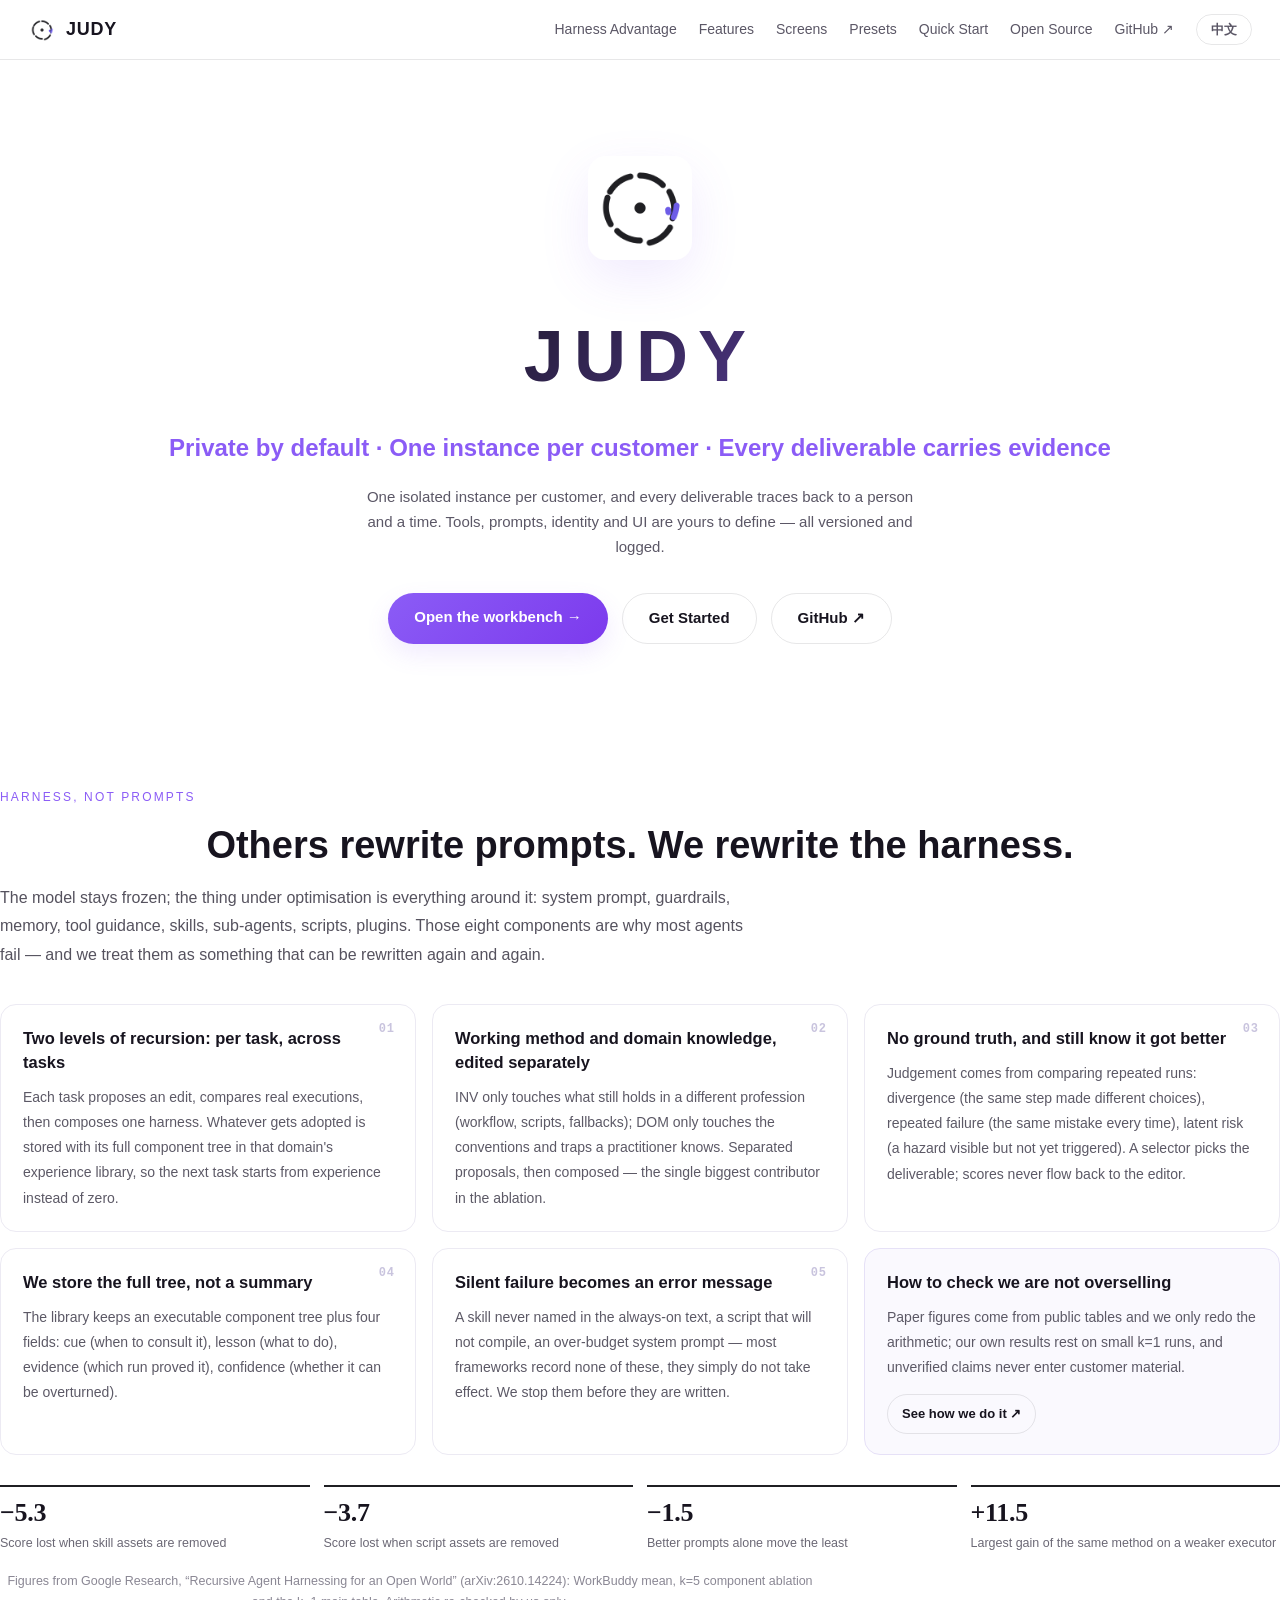
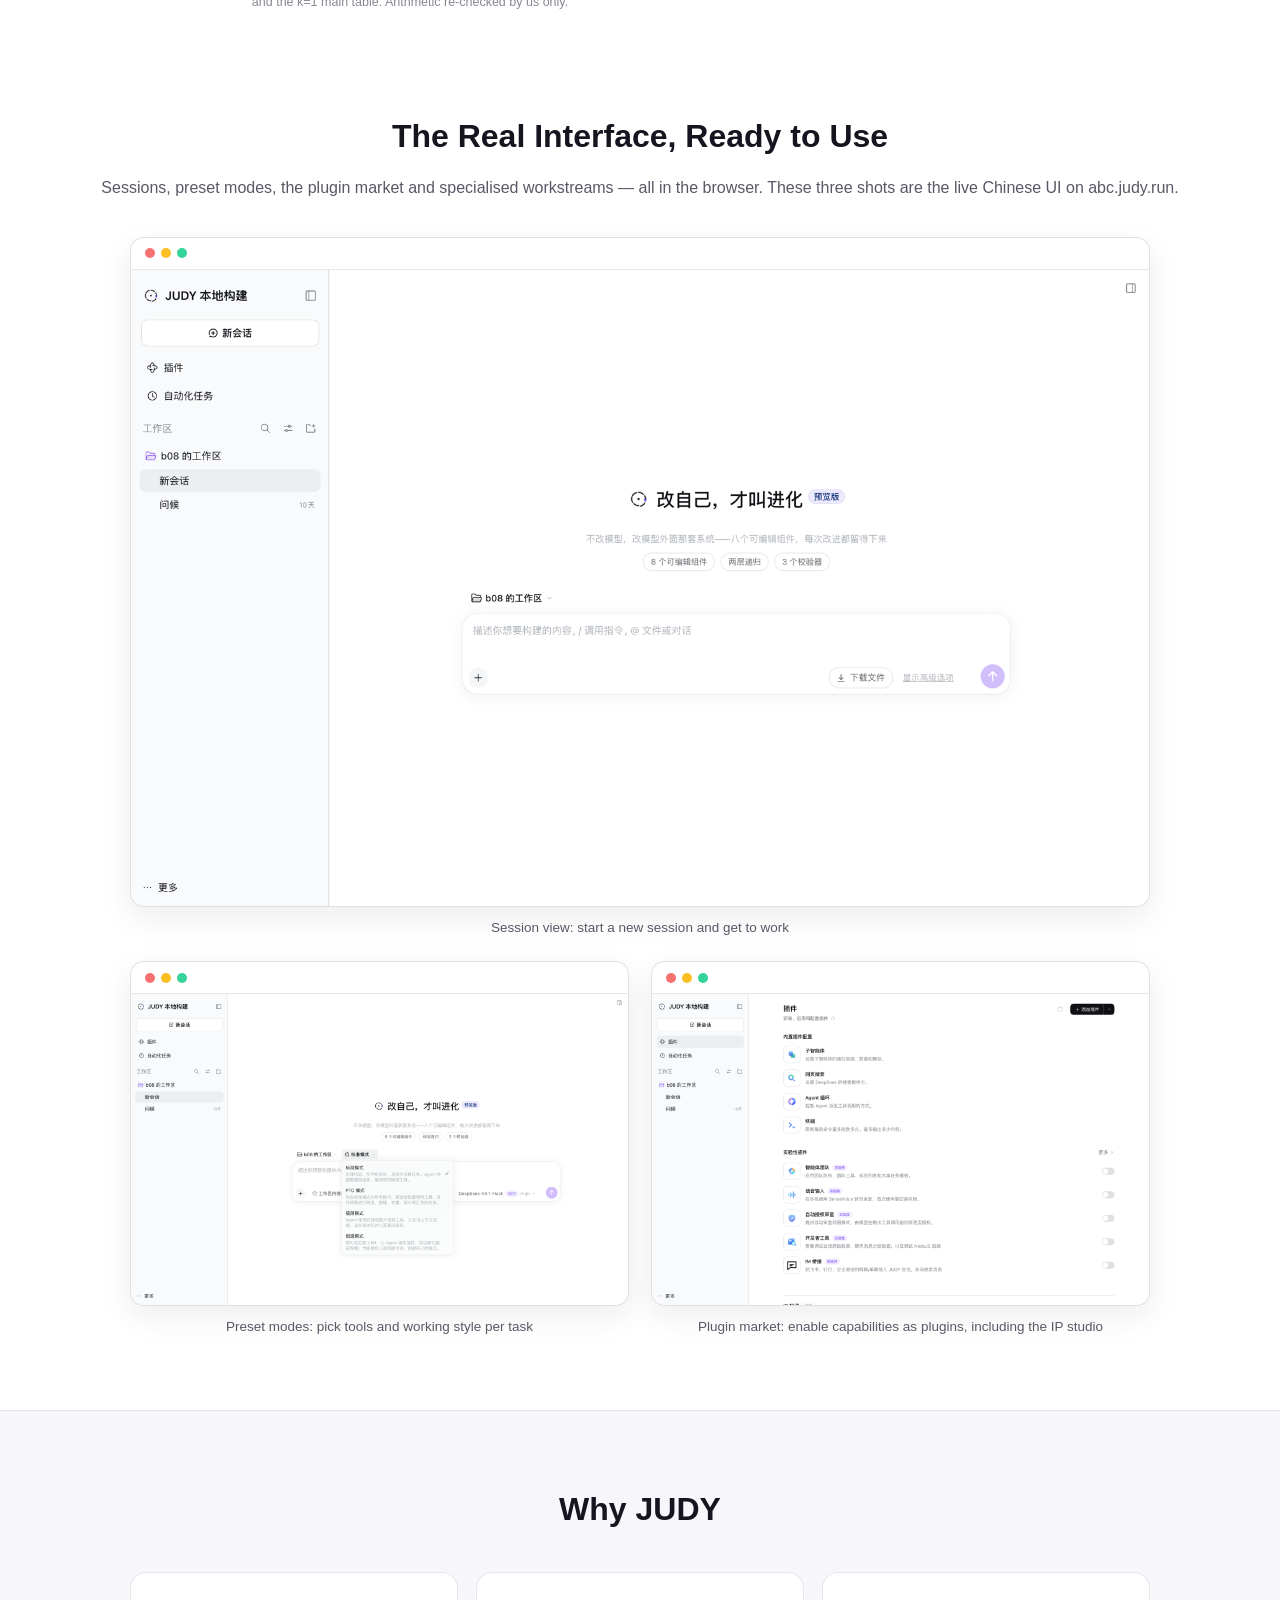
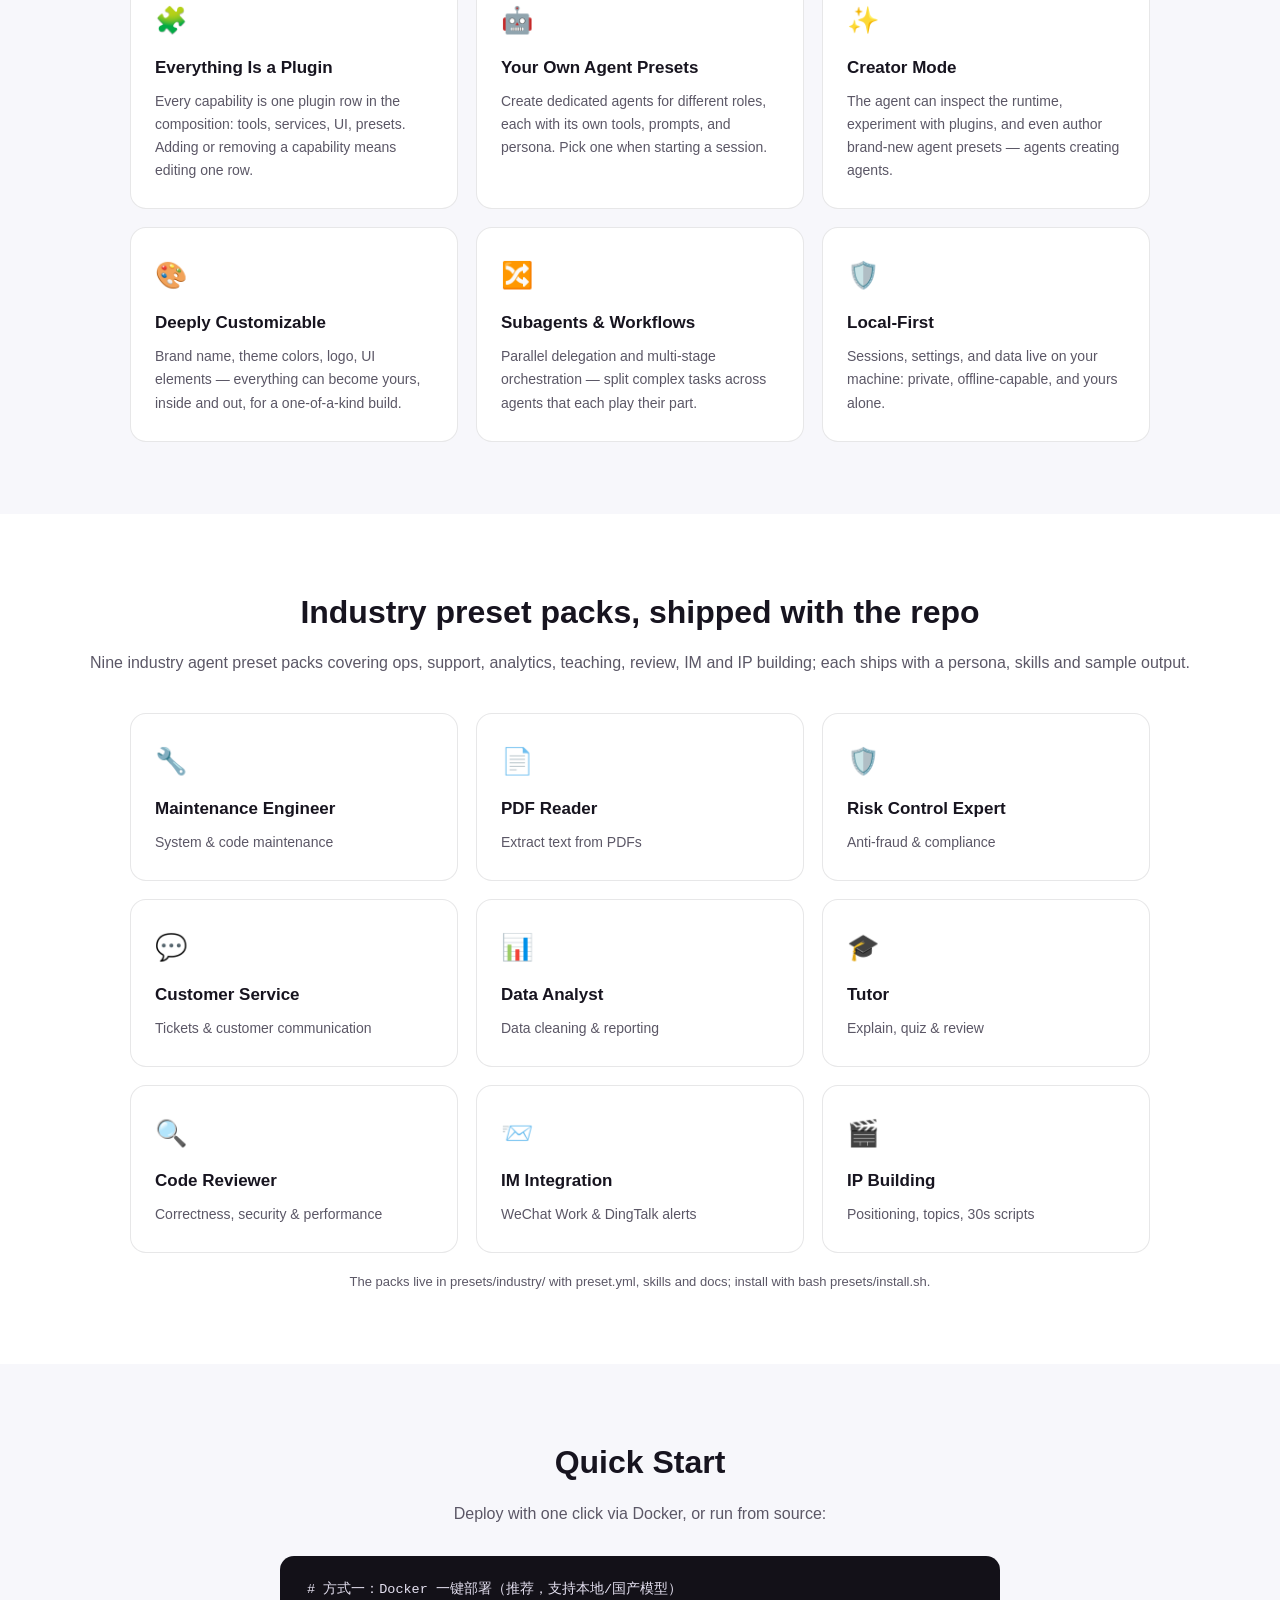
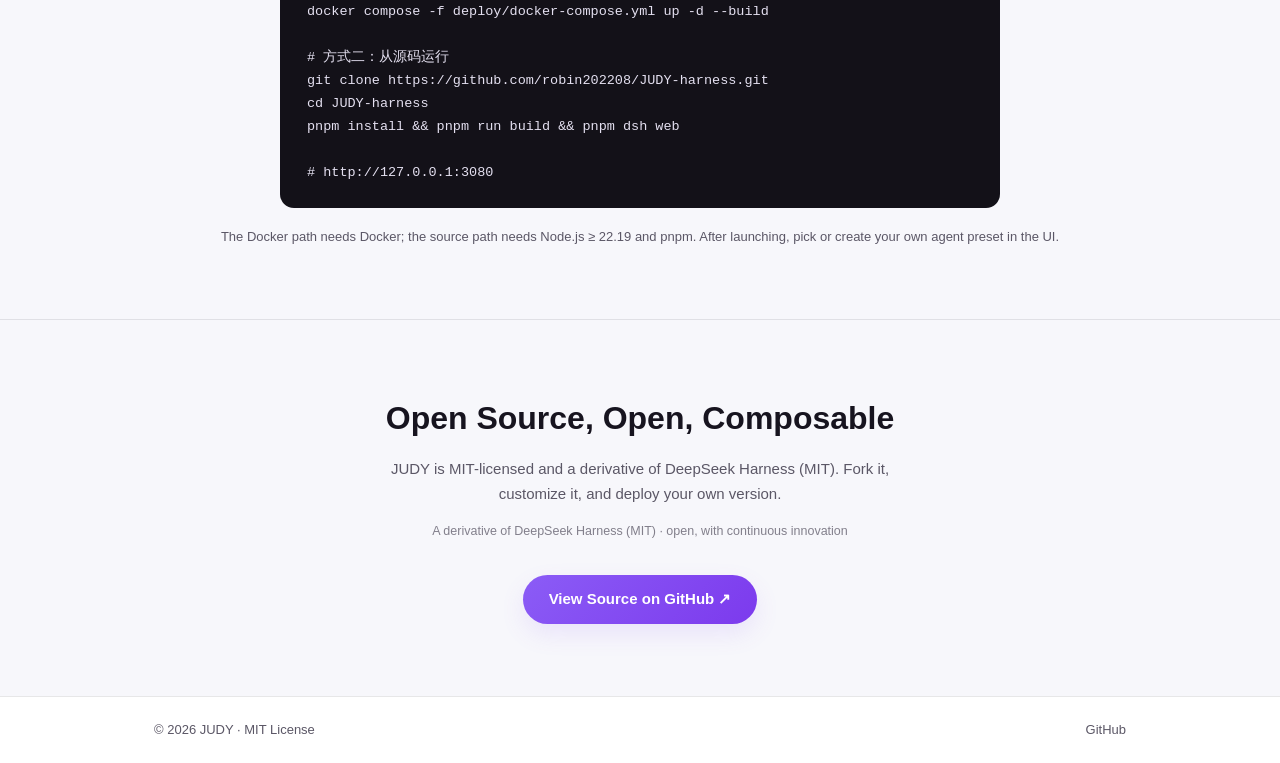
==== commit 4960fca7: "feat(site): one positioning, a real workbench entry, and live Chinese screenshots - title/meta/og/tw" ====
--- a/index.html
+++ b/index.html
@@ -3,21 +3,21 @@
 <head>
   <meta charset="utf-8" />
   <meta name="viewport" content="width=device-width, initial-scale=1" />
-  <title id="pageTitle">JUDY — 改自己，才叫进化（Harness 平台 / 私有化部署）</title>
-  <meta name="description" id="pageDesc" content="JUDY：会说人话的 Harness 平台。不改模型，改模型外面那套系统——八个可编辑组件、两层递归、经验库与三个校验器，支持私有化部署与本地模型。" />
-  <meta name="keywords" content="JUDY, Agent Harness, 智能体平台, Agent 平台, 插件架构, 私有化部署, 本地模型, Ollama, vLLM, Agent 预设, DeepSeek, 开源" />
+  <title id="pageTitle">JUDY — 私有化部署的 AI 员工运营台</title>
+  <meta name="description" id="pageDesc" content="JUDY 是把 Agent Harness 做成可交付产品的私有化运营台：一客一实例、每个交付物都能回溯到具体的人和具体的时间，数据留在这台机器上。" />
+  <meta name="keywords" content="JUDY, AI 员工, 智能体运营台, 私有化部署, 交付证据链, Agent Harness, 插件架构, 本地模型, Agent 预设, DeepSeek, 开源" />
   <meta name="author" content="JUDY" />
   <meta name="robots" content="index, follow" />
   <meta name="theme-color" content="#8b5cf6" />
-  <link rel="canonical" href="https://robin202208.github.io/JUDY-website/" />
+  <link rel="canonical" href="https://www.judy.run/" />
   <link rel="icon" type="image/png" href="logo.png" />
   <link rel="stylesheet" href="style.css" />
 
   <!-- Open Graph / Twitter Card (双语内容由页面脚本同步切换) -->
   <meta property="og:type" content="website" />
   <meta property="og:site_name" content="JUDY" />
-  <meta property="og:url" content="https://robin202208.github.io/JUDY-website/" />
-  <meta property="og:title" id="ogTitle" content="JUDY — 一切皆插件的 Agent Harness（私有化部署 / 本地模型）" />
+  <meta property="og:url" content="https://www.judy.run/" />
+  <meta property="og:title" id="ogTitle" content="JUDY — 私有化部署的 AI 员工运营台" />
   <meta property="og:description" id="ogDesc" content="基于插件架构的智能体 Agent 平台：Docker 一键私有化部署、支持本地/国产模型，工具、提示词、身份、界面都由你定义。" />
   <meta property="og:image" content="https://robin202208.github.io/JUDY-website/assets/og-cover.png" />
   <meta property="og:image:width" content="1200" />
@@ -25,7 +25,7 @@
   <meta property="og:locale" id="ogLocale" content="zh_CN" />
   <meta property="og:locale:alternate" content="en_US" />
   <meta name="twitter:card" content="summary_large_image" />
-  <meta name="twitter:title" id="twTitle" content="JUDY — 一切皆插件的 Agent Harness（私有化部署 / 本地模型）" />
+  <meta name="twitter:title" id="twTitle" content="JUDY — 私有化部署的 AI 员工运营台" />
   <meta name="twitter:description" id="twDesc" content="基于插件架构的智能体 Agent 平台：Docker 一键私有化部署、支持本地/国产模型，工具、提示词、身份、界面都由你定义。" />
   <meta name="twitter:image" content="https://robin202208.github.io/JUDY-website/assets/og-cover.png" />
 </head>
@@ -52,13 +52,14 @@
     <section class="hero">
       <img class="hero-logo" src="logo.png" alt="JUDY" width="104" height="104" />
       <h1>JUDY</h1>
-      <p class="tagline" data-i18n="hero.tagline">一切皆插件的 Agent Harness</p>
+      <p class="tagline" data-i18n="hero.tagline">私有化 · 一客一实例 · 交付物带证据链</p>
       <p class="sub" data-i18n="hero.sub">
-        每个能力都是一个插件，每个会话都可以组装成你专属的智能体。<br />
-        工具、提示词、身份、界面——都由你来定义。
+        每个客户一台独立实例，每个交付物都能回溯到具体的人和具体的时间。<br />
+        工具、提示词、身份、界面——都由你定义，版本与操作全部留痕。
       </p>
       <div class="cta">
-        <a class="btn primary" href="#quickstart" data-i18n="hero.cta1">快速开始</a>
+        <a class="btn primary" href="https://abc.judy.run/" data-i18n="hero.cta0">进入工作台 →</a>
+        <a class="btn ghost" href="#quickstart" data-i18n="hero.cta1">快速开始</a>
         <a class="btn ghost" href="https://github.com/robin202208/JUDY-harness" target="_blank" rel="noopener" data-i18n="hero.cta2">GitHub ↗</a>
       </div>
     </section>
@@ -138,7 +139,7 @@
     <!-- Screenshots -->
     <section id="shots" class="shots">
       <h2 data-i18n="shots.heading">真实界面，所见即所得</h2>
-      <p class="lead" data-i18n="shots.lead">会话、预设、插件组合——一切都在浏览器里直接完成，本地优先，开箱即用。</p>
+      <p class="lead" data-i18n="shots.lead">会话、预设模式、插件市场与专项能力——都在浏览器里完成。下面三张是 abc.judy.run 上的真实中文界面。</p>
       <div class="shot-grid">
         <figure class="shot main">
           <div class="frame">
@@ -146,23 +147,23 @@
             <img src="assets/gui-chat.png" alt="JUDY 会话主界面" data-i18n-alt="shots.1.alt" loading="lazy" />
             <div class="shot-missing" hidden><p data-i18n="shots.missing">截图待补充：请按 Cmd+Shift+4 截取会话界面后保存为 assets/gui-chat.png</p></div>
           </div>
-          <figcaption data-i18n="shots.1.cap">会话主界面：与你的专属 Agent 对话</figcaption>
+          <figcaption data-i18n="shots.1.cap">会话主界面：新建会话，直接开工</figcaption>
         </figure>
         <figure class="shot">
           <div class="frame">
             <div class="frame-bar"><span></span><span></span><span></span></div>
-            <img src="assets/gui-presets.png" alt="JUDY 预设选择" data-i18n-alt="shots.2.alt" loading="lazy" />
+            <img src="assets/gui-presets.png" alt="JUDY 预设模式选择" data-i18n-alt="shots.2.alt" loading="lazy" />
             <div class="shot-missing" hidden><p data-i18n="shots.missing">截图待补充：请截取新建会话的预设选择界面后保存为 assets/gui-presets.png</p></div>
           </div>
-          <figcaption data-i18n="shots.2.cap">预设选择：按角色组装你的 Agent</figcaption>
+          <figcaption data-i18n="shots.2.cap">预设模式：按任务挑工具与工作方式</figcaption>
         </figure>
         <figure class="shot">
           <div class="frame">
             <div class="frame-bar"><span></span><span></span><span></span></div>
-            <img src="assets/gui-compose.png" alt="JUDY 插件组合" data-i18n-alt="shots.3.alt" loading="lazy" />
+            <img src="assets/gui-compose.png" alt="JUDY 插件市场" data-i18n-alt="shots.3.alt" loading="lazy" />
             <div class="shot-missing" hidden><p data-i18n="shots.missing">截图待补充：请截取插件/组合配置界面后保存为 assets/gui-compose.png</p></div>
           </div>
-          <figcaption data-i18n="shots.3.cap">插件组合：每个能力都是一行插件</figcaption>
+          <figcaption data-i18n="shots.3.cap">插件市场：能力按插件启用，含 IP 打造等专项</figcaption>
         </figure>
       </div>
     </section>
@@ -206,8 +207,8 @@
 
     <!-- Industry presets -->
     <section id="presets" class="presets">
-      <h2 data-i18n="presets.heading">开箱即用的行业预设</h2>
-      <p class="lead" data-i18n="presets.lead">一行命令安装 8 个行业 Agent，覆盖运维、客服、数据分析、教学、审查与 IM 接入。</p>
+      <h2 data-i18n="presets.heading">随仓库提供的行业预设包</h2>
+      <p class="lead" data-i18n="presets.lead">9 个行业 Agent 预设包，覆盖运维、客服、数据分析、教学、审查、IM 接入与 IP 打造；每个包自带 persona、技能与示例产物。</p>
       <div class="grid">
         <article class="card">
           <div class="icon">🔧</div>
@@ -249,8 +250,13 @@
           <h3 data-i18n="presets.8.name">IM 接入</h3>
           <p data-i18n="presets.8.desc">企业微信/钉钉消息推送</p>
         </article>
-      </div>
-      <p class="hint" data-i18n="presets.hint">安装：bash presets/install.sh —— 安装后新建会话即可选用。</p>
+        <article class="card">
+          <div class="icon">🎬</div>
+          <h3 data-i18n="presets.9.name">IP 打造</h3>
+          <p data-i18n="presets.9.desc">定位、选题到 30 秒口播</p>
+        </article>
+      </div>
+      <p class="hint" data-i18n="presets.hint">预设包在仓库 presets/industry/ 下，含 preset.yml、技能与说明；安装脚本为 bash presets/install.sh。</p>
     </section>
 
     <!-- Quick start -->
@@ -292,7 +298,7 @@
   <script>
     const I18N = {
       zh: {
-        title: 'JUDY — 一切皆插件的 Agent Harness（私有化部署 / 本地模型）',
+        title: 'JUDY — 私有化部署的 AI 员工运营台',
         desc: 'JUDY：基于插件架构的智能体 Agent 平台。一切皆插件，支持 Docker 一键私有化部署与本地/国产模型（Ollama、vLLM），每个会话都可以组装成你专属的 Agent。',
         lang: 'zh-CN',
         switchLabel: 'EN',
@@ -323,8 +329,9 @@
         'nav.quickstart': '快速开始',
         'nav.open': '开源',
         'nav.presets': '行业预设',
-        'hero.tagline': '改自己，才叫进化',
-        'hero.sub': '不改模型，改模型外面那套系统——八个可编辑组件、两层递归、经验库与三个校验器。\n每个会话都能组装成你专属的智能体。',
+        'hero.tagline': '私有化 · 一客一实例 · 交付物带证据链',
+        'hero.sub': '每个客户一台独立实例，每个交付物都能回溯到具体的人和具体的时间。\n工具、提示词、身份、界面——都由你定义，版本与操作全部留痕。',
+        'hero.cta0': '进入工作台 →',
         'hero.cta1': '快速开始',
         'hero.cta2': 'GitHub ↗',
         'feat.heading': '为什么选择 JUDY',
@@ -341,16 +348,16 @@
         'feat.6.title': '本地优先',
         'feat.6.desc': '会话、设置与数据都存于本机，隐私可控、离线可用，你的智能体只属于你。',
         'shots.heading': '真实界面，所见即所得',
-        'shots.lead': '会话、预设、插件组合——一切都在浏览器里直接完成，本地优先，开箱即用。',
+        'shots.lead': '会话、预设模式、插件市场与专项能力——都在浏览器里完成。下面三张是 abc.judy.run 上的真实中文界面。',
         'shots.1.alt': 'JUDY 会话主界面',
-        'shots.1.cap': '会话主界面：与你的专属 Agent 对话',
-        'shots.2.alt': 'JUDY 预设选择',
-        'shots.2.cap': '预设选择：按角色组装你的 Agent',
-        'shots.3.alt': 'JUDY 插件组合',
-        'shots.3.cap': '插件组合：每个能力都是一行插件',
+        'shots.1.cap': '会话主界面：新建会话，直接开工',
+        'shots.2.alt': 'JUDY 预设模式选择',
+        'shots.2.cap': '预设模式：按任务挑工具与工作方式',
+        'shots.3.alt': 'JUDY 插件市场',
+        'shots.3.cap': '插件市场：能力按插件启用，含 IP 打造等专项',
         'shots.missing': '截图待补充',
-        'presets.heading': '开箱即用的行业预设',
-        'presets.lead': '一行命令安装 8 个行业 Agent，覆盖运维、客服、数据分析、教学、审查与 IM 接入。',
+        'presets.heading': '随仓库提供的行业预设包',
+        'presets.lead': '9 个行业 Agent 预设包，覆盖运维、客服、数据分析、教学、审查、IM 接入与 IP 打造；每个包自带 persona、技能与示例产物。',
         'presets.1.name': '维护工程师',
         'presets.1.desc': '系统与代码维护',
         'presets.2.name': 'PDF 阅读器',
@@ -367,7 +374,9 @@
         'presets.7.desc': '正确性/安全/性能审查',
         'presets.8.name': 'IM 接入',
         'presets.8.desc': '企业微信/钉钉消息推送',
-        'presets.hint': '安装：bash presets/install.sh —— 安装后新建会话即可选用。',
+        'presets.9.name': 'IP 打造',
+        'presets.9.desc': '定位、选题到 30 秒口播',
+        'presets.hint': '预设包在仓库 presets/industry/ 下，含 preset.yml、技能与说明；安装脚本为 bash presets/install.sh。',
         'quick.heading': '快速开始',
         'quick.lead': '用 Docker 一键部署，或从源码运行：',
         'quick.hint': 'Docker 方式需要 Docker；源码方式需要 Node.js ≥ 22.19 与 pnpm。运行后即可在界面中选择或创建你的专属 Agent 预设。',
@@ -377,7 +386,7 @@
         'open.cta': '在 GitHub 上查看源码 ↗',
       },
       en: {
-        title: 'JUDY — The Agent Harness Where Everything Is a Plugin (Private Deployment / Local Models)',
+        title: 'JUDY — A Private AI-Worker Console You Deploy Yourself',
         desc: 'JUDY: a plugin-based agent harness. One-click private deployment via Docker, local & domestic models (Ollama, vLLM) supported — assemble your own agent for every session.',
         lang: 'en',
         switchLabel: '中文',
@@ -408,8 +417,9 @@
         'nav.quickstart': 'Quick Start',
         'nav.open': 'Open Source',
         'nav.presets': 'Presets',
-        'hero.tagline': 'Evolution Is Self-Rewriting',
-        'hero.sub': 'Rewrite the system around the model — eight editable components, two-level recursion,\nan experience library and three validators. Every session assembles into your own agent.',
+        'hero.tagline': 'Private by default · One instance per customer · Every deliverable carries evidence',
+        'hero.sub': 'One isolated instance per customer, and every deliverable traces back to a person and a time.\nTools, prompts, identity and UI are yours to define — all versioned and logged.',
+        'hero.cta0': 'Open the workbench →',
         'hero.cta1': 'Get Started',
         'hero.cta2': 'GitHub ↗',
         'feat.heading': 'Why JUDY',
@@ -426,16 +436,16 @@
         'feat.6.title': 'Local-First',
         'feat.6.desc': 'Sessions, settings, and data live on your machine: private, offline-capable, and yours alone.',
         'shots.heading': 'The Real Interface, Ready to Use',
-        'shots.lead': 'Chat, presets, and plugin composition — all in your browser, local-first, ready to go.',
+        'shots.lead': 'Sessions, preset modes, the plugin market and specialised workstreams — all in the browser. These three shots are the live Chinese UI on abc.judy.run.',
         'shots.1.alt': 'JUDY chat interface',
-        'shots.1.cap': 'Chat: talk to your own agent',
-        'shots.2.alt': 'JUDY preset picker',
-        'shots.2.cap': 'Presets: assemble an agent per role',
-        'shots.3.alt': 'JUDY plugin composition',
-        'shots.3.cap': 'Composition: every capability is one plugin row',
+        'shots.1.cap': 'Session view: start a new session and get to work',
+        'shots.2.alt': 'JUDY preset mode selection',
+        'shots.2.cap': 'Preset modes: pick tools and working style per task',
+        'shots.3.alt': 'JUDY plugin market',
+        'shots.3.cap': 'Plugin market: enable capabilities as plugins, including the IP studio',
         'shots.missing': 'Screenshot coming soon',
-        'presets.heading': 'Industry Presets, Ready to Go',
-        'presets.lead': 'Install 8 industry agents with one command — ops, support, data, tutoring, review, and IM.',
+        'presets.heading': 'Industry preset packs, shipped with the repo',
+        'presets.lead': 'Nine industry agent preset packs covering ops, support, analytics, teaching, review, IM and IP building; each ships with a persona, skills and sample output.',
         'presets.1.name': 'Maintenance Engineer',
         'presets.1.desc': 'System & code maintenance',
         'presets.2.name': 'PDF Reader',
@@ -452,7 +462,9 @@
         'presets.7.desc': 'Correctness, security & performance',
         'presets.8.name': 'IM Integration',
         'presets.8.desc': 'WeChat Work & DingTalk alerts',
-        'presets.hint': 'Install with bash presets/install.sh — then pick one when starting a session.',
+        'presets.9.name': 'IP Building',
+        'presets.9.desc': 'Positioning, topics, 30s scripts',
+        'presets.hint': 'The packs live in presets/industry/ with preset.yml, skills and docs; install with bash presets/install.sh.',
         'quick.heading': 'Quick Start',
         'quick.lead': 'Deploy with one click via Docker, or run from source:',
         'quick.hint': 'The Docker path needs Docker; the source path needs Node.js ≥ 22.19 and pnpm. After launching, pick or create your own agent preset in the UI.',
